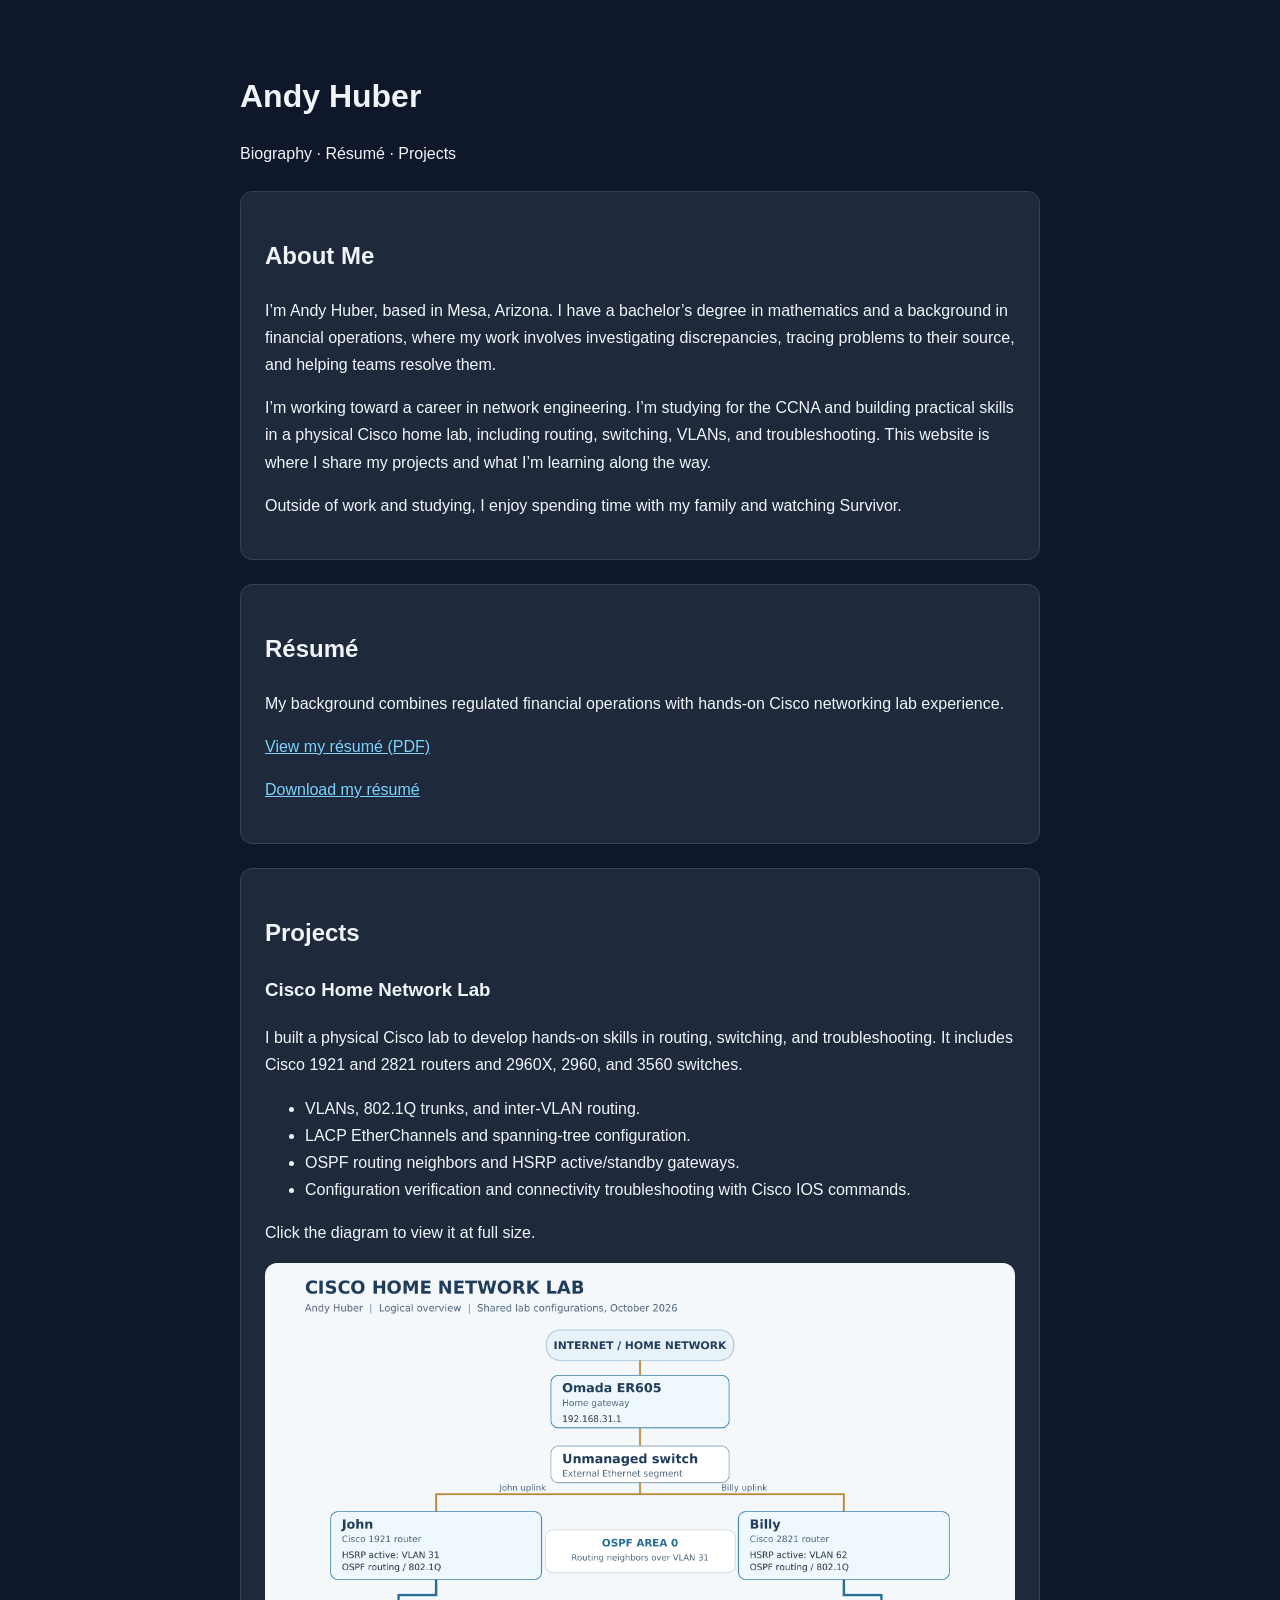
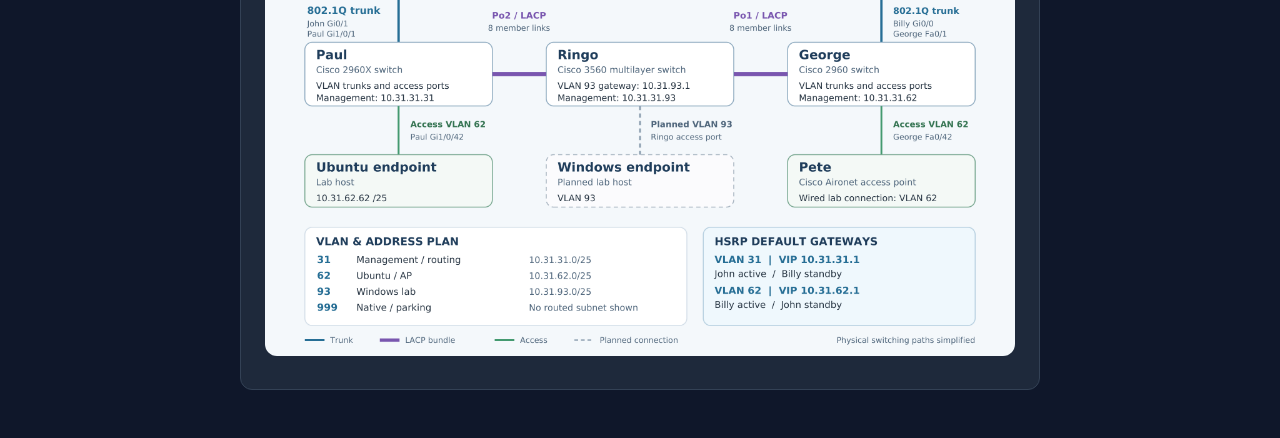
==== index.html @ 21c5b493 "Update index.html" ====
<!DOCTYPE html>
<html lang="en">
<head>
  <meta charset="UTF-8">
  <meta name="viewport" content="width=device-width, initial-scale=1">
  <title>Andy Huber | Personal Website</title>
  <style>
    body {
      font-family: Arial, sans-serif;
      max-width: 800px;
      margin: 0 auto;
      padding: 48px 24px;
      line-height: 1.7;
      color: #243247;
      background: #f5f7fa;
    }
    h1 { margin-bottom: 0; }
    h2 { color: #176b87; }
    section {
      background: white;
      padding: 24px;
      margin-top: 24px;
      border-radius: 12px;
    }
    body {
  background: #0f172a;
  color: #f1f5f9;
  color-scheme: dark;
}

header,
footer {
  background: #0f172a;
  color: #f1f5f9;
}

section {
  background: #1e293b;
  border: 1px solid #334155;
}

h1,
h2,
h3 {
  color: #f1f5f9;
}

a {
  color: #7dd3fc;
}

a:hover {
  color: #bae6fd;
}
  </style>
</head>
<body>
  <header>
    <h1>Andy Huber</h1>
    <p>Biography · Résumé · Projects</p>
  </header>

<section>
  <h2>About Me</h2>

  <p>I’m Andy Huber, based in Mesa, Arizona. I have a bachelor’s
  degree in mathematics and a background in financial operations,
  where my work involves investigating discrepancies, tracing
  problems to their source, and helping teams resolve them.</p>

  <p>I’m working toward a career in network engineering. I’m
  studying for the CCNA and building practical skills in a physical
  Cisco home lab, including routing, switching, VLANs, and
  troubleshooting. This website is where I share my projects and
  what I’m learning along the way.</p>

  <p>Outside of work and studying, I enjoy spending time with my
  family and watching Survivor.</p>
</section>

<!-- Replace the existing Resume and Projects sections in index.html with these sections. -->
<section id="resume">
  <h2>R&eacute;sum&eacute;</h2>
  <p>My background combines regulated financial operations with hands-on Cisco networking lab experience.</p>
  <p><a href="resume.pdf">View my r&eacute;sum&eacute; (PDF)</a></p>
  <p><a href="resume.pdf" download>Download my r&eacute;sum&eacute;</a></p>
</section>

<section id="projects">
  <h2>Projects</h2>
  <h3>Cisco Home Network Lab</h3>
  <p>I built a physical Cisco lab to develop hands-on skills in routing, switching, and troubleshooting. It includes Cisco 1921 and 2821 routers and 2960X, 2960, and 3560 switches.</p>
  <ul>
    <li>VLANs, 802.1Q trunks, and inter-VLAN routing.</li>
    <li>LACP EtherChannels and spanning-tree configuration.</li>
    <li>OSPF routing neighbors and HSRP active/standby gateways.</li>
    <li>Configuration verification and connectivity troubleshooting with Cisco IOS commands.</li>
  </ul>
  <p>Click the diagram to view it at full size.</p>
  <a href="lab-diagram.png">
    <img src="lab-diagram.png"
         alt="Cisco home lab diagram showing two routers, three switches, VLANs, LACP links, OSPF, and HSRP gateways"
         width="2400" height="2220"
         style="width:100%; height:auto; border-radius:12px;">
  </a>
</section>
<!-- Cloudflare Web Analytics --><script type='module' src='https://static.cloudflareinsights.com/beacon.min.js' data-cf-beacon='{"token": "07d99b23a81049009a8aa54aee724ecf"}'></script><!-- End Cloudflare Web Analytics -->
</body>
</html>
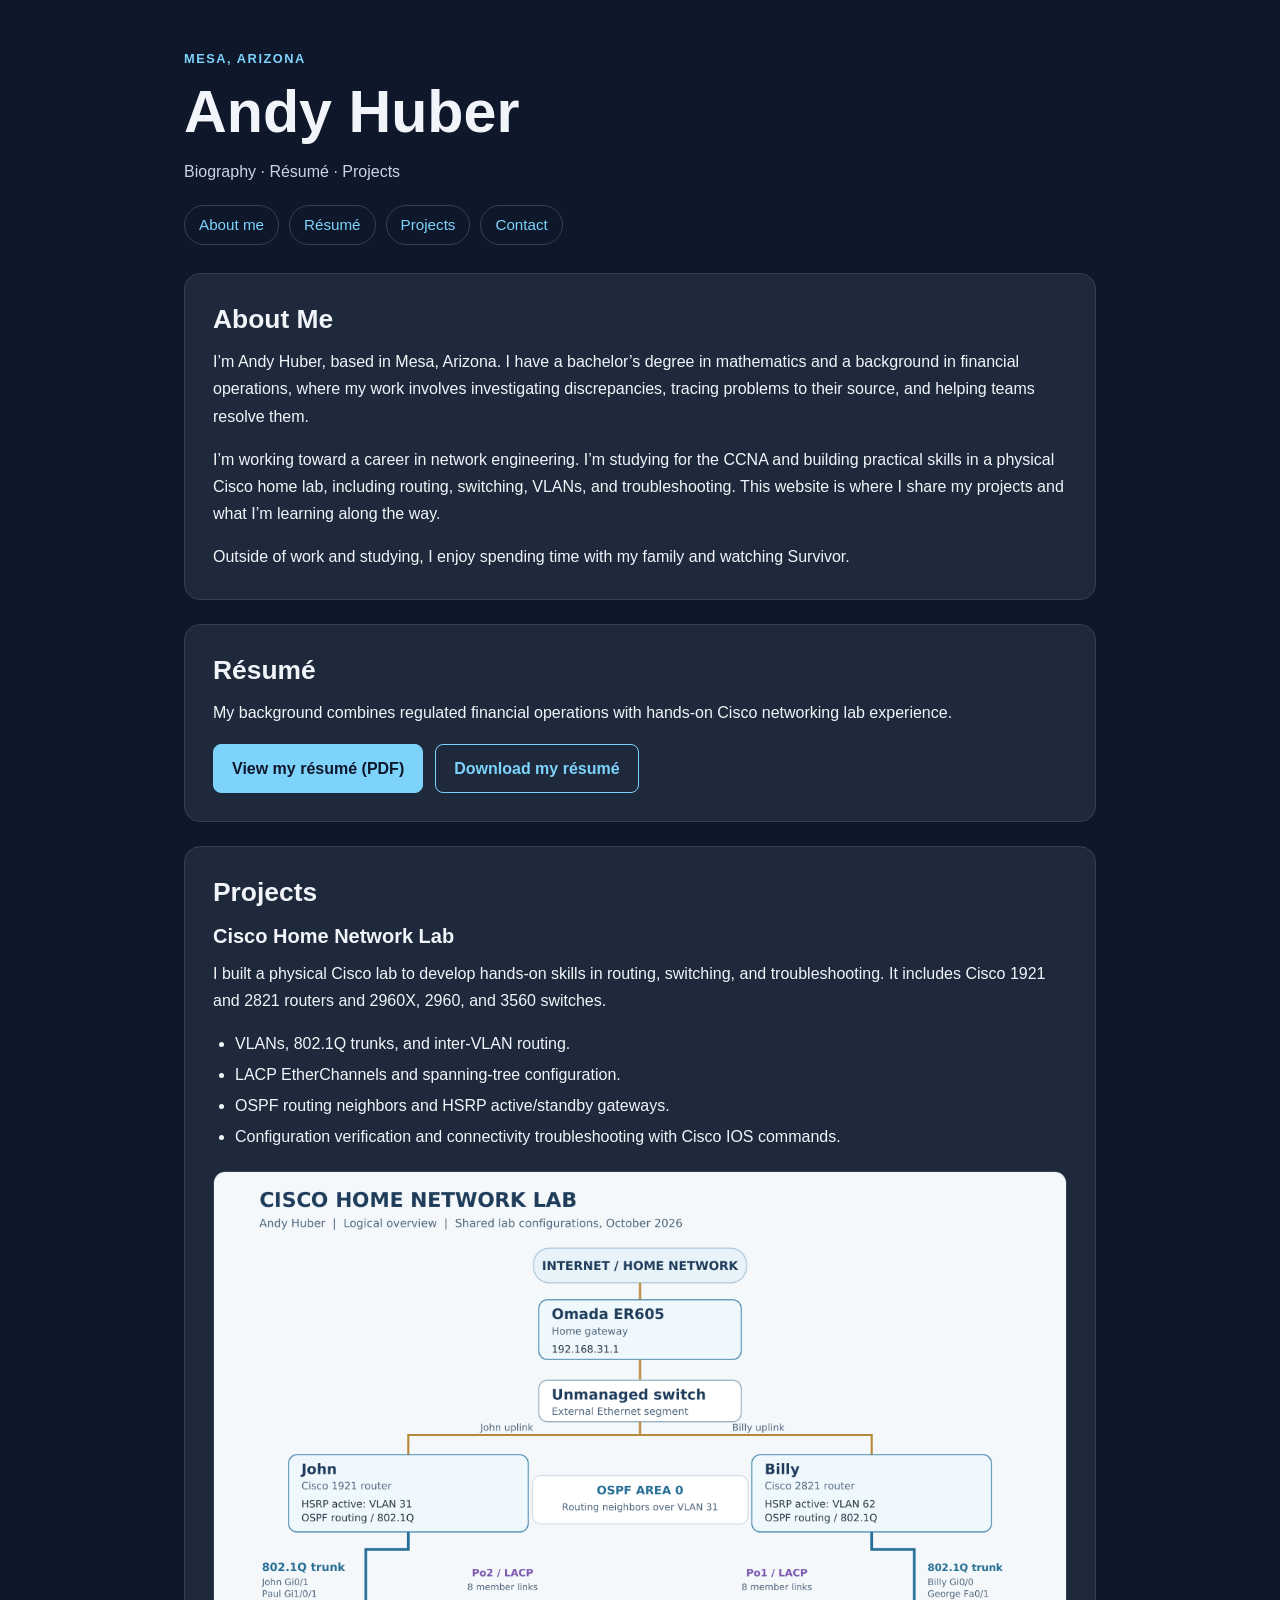
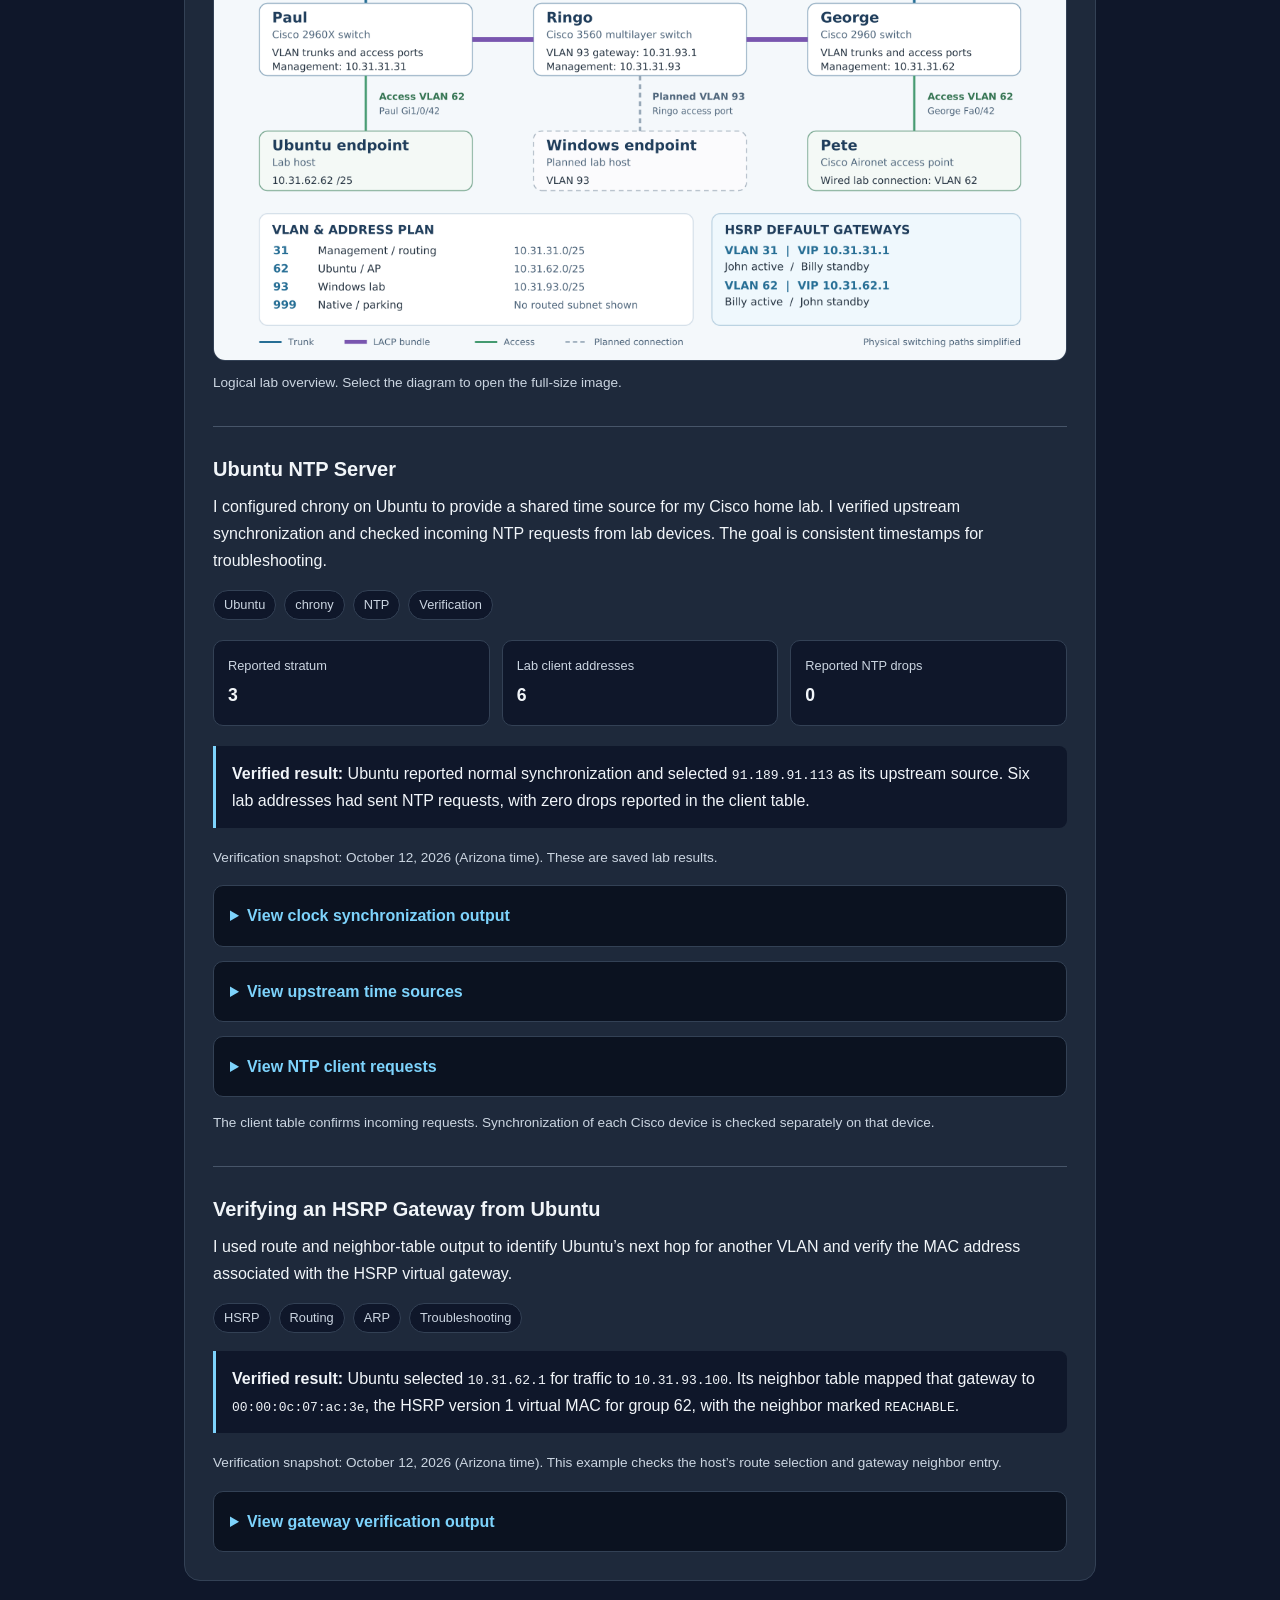
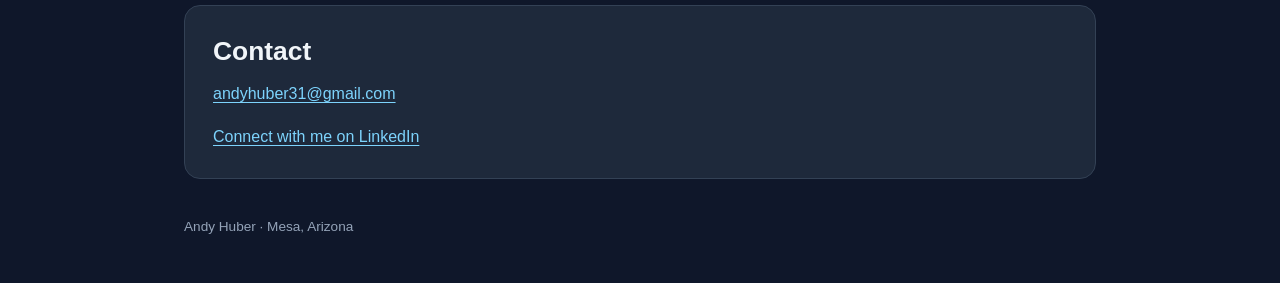
==== commit afae35b0: "Add files via upload" ====
--- a/index.html
+++ b/index.html
@@ -4,106 +4,337 @@
   <meta charset="UTF-8">
   <meta name="viewport" content="width=device-width, initial-scale=1">
   <title>Andy Huber | Personal Website</title>
+  <meta name="description" content="Andy Huber's biography, networking resume, and hands-on Cisco home lab projects, including routing, switching, HSRP, and an Ubuntu NTP server.">
+
+  <!-- Google tag (gtag.js) -->
+  <script async src="https://www.googletagmanager.com/gtag/js?id=G-H0VT97FYN4"></script>
+  <script>
+    window.dataLayer = window.dataLayer || [];
+    function gtag(){dataLayer.push(arguments);}
+    gtag('js', new Date());
+    gtag('config', 'G-H0VT97FYN4');
+  </script>
+
   <style>
+    :root {
+      color-scheme: dark;
+      --background: #0f172a;
+      --panel: #1e293b;
+      --border: #334155;
+      --text: #f1f5f9;
+      --muted: #cbd5e1;
+      --link: #7dd3fc;
+    }
+    * { box-sizing: border-box; }
+    html { scroll-padding-top: 24px; }
     body {
+      margin: 0;
+      background: var(--background);
+      color: var(--text);
       font-family: Arial, sans-serif;
-      max-width: 800px;
-      margin: 0 auto;
-      padding: 48px 24px;
       line-height: 1.7;
-      color: #243247;
-      background: #f5f7fa;
-    }
-    h1 { margin-bottom: 0; }
-    h2 { color: #176b87; }
+    }
+    .page { max-width: 960px; margin: 0 auto; padding: 48px 24px 24px; }
+    header { margin-bottom: 28px; }
+    .location {
+      margin: 0 0 8px;
+      font-size: 0.8rem;
+      font-weight: bold;
+      letter-spacing: 0.12em;
+      color: var(--link);
+    }
+    h1 { margin: 0; font-size: clamp(2.4rem, 7vw, 3.7rem); line-height: 1.15; }
+    .subtitle { margin: 12px 0 20px; color: var(--muted); }
+    h2 { margin: 0 0 12px; font-size: 1.65rem; line-height: 1.3; }
+    h3 { margin: 0 0 10px; font-size: 1.25rem; line-height: 1.4; }
+    p { margin: 0 0 16px; }
+    p:last-child { margin-bottom: 0; }
+    a { color: var(--link); text-underline-offset: 3px; }
+    a:hover { color: #bae6fd; }
+    a:focus-visible, summary:focus-visible, pre:focus-visible {
+      outline: 3px solid #7dd3fc;
+      outline-offset: 4px;
+    }
+    nav { display: flex; flex-wrap: wrap; gap: 10px; }
+    nav a {
+      padding: 6px 14px;
+      border: 1px solid var(--border);
+      border-radius: 999px;
+      text-decoration: none;
+      font-size: 0.95rem;
+    }
+    nav a:hover { background: var(--panel); }
     section {
+      background: var(--panel);
+      border: 1px solid var(--border);
+      border-radius: 16px;
+      padding: 28px;
+      margin: 24px 0;
+    }
+    .actions { display: flex; flex-wrap: wrap; gap: 12px; margin: 18px 0 0; }
+    .button {
+      display: inline-flex;
+      justify-content: center;
+      align-items: center;
+      padding: 10px 18px;
+      border: 1px solid #7dd3fc;
+      border-radius: 8px;
+      font-weight: bold;
+      text-decoration: none;
+      min-height: 44px;
+    }
+    .button.primary { background: #7dd3fc; color: #0f172a; }
+    .button.primary:hover { background: #bae6fd; }
+    .button.secondary:hover { background: #0f172a; }
+    .tags {
+      display: flex;
+      flex-wrap: wrap;
+      gap: 8px;
+      list-style: none;
+      padding: 0;
+      margin: 16px 0;
+    }
+    .tags li {
+      background: #0f172a;
+      border: 1px solid var(--border);
+      border-radius: 999px;
+      padding: 3px 10px;
+      font-size: 0.8rem;
+      color: var(--muted);
+    }
+    .lab-project + .lab-project {
+      margin-top: 32px;
+      padding-top: 28px;
+      border-top: 1px solid #475569;
+    }
+    .project-list { padding-left: 22px; margin: 16px 0 20px; }
+    .project-list li + li { margin-top: 4px; }
+    figure { margin: 20px 0 0; }
+    .diagram-link { display: block; border-radius: 12px; }
+    .diagram {
+      display: block;
+      width: 100%;
+      height: auto;
       background: white;
-      padding: 24px;
-      margin-top: 24px;
+      border: 1px solid var(--border);
       border-radius: 12px;
     }
-    body {
-  background: #0f172a;
-  color: #f1f5f9;
-  color-scheme: dark;
-}
-
-header,
-footer {
-  background: #0f172a;
-  color: #f1f5f9;
-}
-
-section {
-  background: #1e293b;
-  border: 1px solid #334155;
-}
-
-h1,
-h2,
-h3 {
-  color: #f1f5f9;
-}
-
-a {
-  color: #7dd3fc;
-}
-
-a:hover {
-  color: #bae6fd;
-}
+    figcaption, .snapshot, .note { font-size: 0.85rem; color: var(--muted); }
+    figcaption { margin-top: 10px; }
+    .results {
+      display: grid;
+      grid-template-columns: repeat(3, minmax(0, 1fr));
+      gap: 12px;
+      margin: 20px 0;
+    }
+    .results div {
+      background: #0f172a;
+      border: 1px solid var(--border);
+      border-radius: 10px;
+      padding: 14px;
+    }
+    .results dt { color: var(--muted); font-size: 0.8rem; }
+    .results dd { margin: 4px 0 0; font-size: 1.1rem; font-weight: bold; }
+    .finding {
+      background: #0f172a;
+      border-left: 3px solid #7dd3fc;
+      border-radius: 0 8px 8px 0;
+      padding: 14px 16px;
+      margin: 18px 0;
+    }
+    .finding code, p code { overflow-wrap: anywhere; }
+    .evidence {
+      margin-top: 14px;
+      padding: 16px;
+      background: #0b1220;
+      border: 1px solid var(--border);
+      border-radius: 10px;
+    }
+    .evidence summary { cursor: pointer; color: var(--link); font-weight: bold; }
+    .evidence[open] summary { margin-bottom: 14px; }
+    .evidence pre {
+      overflow: auto;
+      max-height: 420px;
+      white-space: pre;
+      margin: 0;
+      padding: 4px 0 8px;
+      font: 13px/1.6 Consolas, "Liberation Mono", monospace;
+      color: #e2e8f0;
+    }
+    footer { padding: 12px 0 20px; color: #94a3b8; font-size: 0.85rem; }
+    @media (max-width: 600px) {
+      .page { padding: 32px 16px 16px; }
+      section { padding: 20px; border-radius: 12px; }
+      .results { grid-template-columns: 1fr; }
+      .actions .button { flex: 1 1 180px; }
+      .evidence { padding: 12px; }
+    }
   </style>
 </head>
 <body>
-  <header>
-    <h1>Andy Huber</h1>
-    <p>Biography · Résumé · Projects</p>
-  </header>
-
-<section>
-  <h2>About Me</h2>
-
-  <p>I’m Andy Huber, based in Mesa, Arizona. I have a bachelor’s
-  degree in mathematics and a background in financial operations,
-  where my work involves investigating discrepancies, tracing
-  problems to their source, and helping teams resolve them.</p>
-
-  <p>I’m working toward a career in network engineering. I’m
-  studying for the CCNA and building practical skills in a physical
-  Cisco home lab, including routing, switching, VLANs, and
-  troubleshooting. This website is where I share my projects and
-  what I’m learning along the way.</p>
-
-  <p>Outside of work and studying, I enjoy spending time with my
-  family and watching Survivor.</p>
-</section>
-
-<!-- Replace the existing Resume and Projects sections in index.html with these sections. -->
-<section id="resume">
-  <h2>R&eacute;sum&eacute;</h2>
-  <p>My background combines regulated financial operations with hands-on Cisco networking lab experience.</p>
-  <p><a href="resume.pdf">View my r&eacute;sum&eacute; (PDF)</a></p>
-  <p><a href="resume.pdf" download>Download my r&eacute;sum&eacute;</a></p>
-</section>
-
-<section id="projects">
-  <h2>Projects</h2>
-  <h3>Cisco Home Network Lab</h3>
-  <p>I built a physical Cisco lab to develop hands-on skills in routing, switching, and troubleshooting. It includes Cisco 1921 and 2821 routers and 2960X, 2960, and 3560 switches.</p>
-  <ul>
-    <li>VLANs, 802.1Q trunks, and inter-VLAN routing.</li>
-    <li>LACP EtherChannels and spanning-tree configuration.</li>
-    <li>OSPF routing neighbors and HSRP active/standby gateways.</li>
-    <li>Configuration verification and connectivity troubleshooting with Cisco IOS commands.</li>
-  </ul>
-  <p>Click the diagram to view it at full size.</p>
-  <a href="lab-diagram.png">
-    <img src="lab-diagram.png"
-         alt="Cisco home lab diagram showing two routers, three switches, VLANs, LACP links, OSPF, and HSRP gateways"
-         width="2400" height="2220"
-         style="width:100%; height:auto; border-radius:12px;">
-  </a>
-</section>
-<!-- Cloudflare Web Analytics --><script type='module' src='https://static.cloudflareinsights.com/beacon.min.js' data-cf-beacon='{"token": "07d99b23a81049009a8aa54aee724ecf"}'></script><!-- End Cloudflare Web Analytics -->
+  <div class="page">
+    <header>
+      <p class="location">MESA, ARIZONA</p>
+      <h1>Andy Huber</h1>
+      <p class="subtitle">Biography &middot; R&eacute;sum&eacute; &middot; Projects</p>
+      <nav aria-label="Main navigation">
+        <a href="#about">About me</a>
+        <a href="#resume">R&eacute;sum&eacute;</a>
+        <a href="#projects">Projects</a>
+        <a href="#contact">Contact</a>
+      </nav>
+    </header>
+
+    <main>
+      <section id="about" aria-labelledby="about-heading">
+        <h2 id="about-heading">About Me</h2>
+        <p>I’m Andy Huber, based in Mesa, Arizona. I have a bachelor’s degree in mathematics and a background in financial operations, where my work involves investigating discrepancies, tracing problems to their source, and helping teams resolve them.</p>
+        <p>I’m working toward a career in network engineering. I’m studying for the CCNA and building practical skills in a physical Cisco home lab, including routing, switching, VLANs, and troubleshooting. This website is where I share my projects and what I’m learning along the way.</p>
+        <p>Outside of work and studying, I enjoy spending time with my family and watching Survivor.</p>
+      </section>
+
+      <section id="resume" aria-labelledby="resume-heading">
+        <h2 id="resume-heading">R&eacute;sum&eacute;</h2>
+        <p>My background combines regulated financial operations with hands-on Cisco networking lab experience.</p>
+        <div class="actions">
+          <a class="button primary" href="resume.pdf" target="_blank" rel="noopener" data-resume-action="view">View my r&eacute;sum&eacute; (PDF)</a>
+          <a class="button secondary" href="resume.pdf" download="Andy-Huber-Resume.pdf" data-resume-action="download">Download my r&eacute;sum&eacute;</a>
+        </div>
+      </section>
+
+      <section id="projects" aria-labelledby="projects-heading">
+        <h2 id="projects-heading">Projects</h2>
+
+        <article class="lab-project">
+          <h3>Cisco Home Network Lab</h3>
+          <p>I built a physical Cisco lab to develop hands-on skills in routing, switching, and troubleshooting. It includes Cisco 1921 and 2821 routers and 2960X, 2960, and 3560 switches.</p>
+          <ul class="project-list">
+            <li>VLANs, 802.1Q trunks, and inter-VLAN routing.</li>
+            <li>LACP EtherChannels and spanning-tree configuration.</li>
+            <li>OSPF routing neighbors and HSRP active/standby gateways.</li>
+            <li>Configuration verification and connectivity troubleshooting with Cisco IOS commands.</li>
+          </ul>
+          <figure>
+            <a class="diagram-link" href="lab-diagram.png" target="_blank" rel="noopener">
+              <img class="diagram" src="lab-diagram.png" alt="Cisco home lab diagram showing two routers, three switches, VLANs, LACP links, OSPF, and HSRP gateways" width="2400" height="2220" loading="lazy">
+            </a>
+            <figcaption>Logical lab overview. Select the diagram to open the full-size image.</figcaption>
+          </figure>
+        </article>
+
+        <article class="lab-project" id="ntp-project">
+          <h3>Ubuntu NTP Server</h3>
+          <p>I configured chrony on Ubuntu to provide a shared time source for my Cisco home lab. I verified upstream synchronization and checked incoming NTP requests from lab devices. The goal is consistent timestamps for troubleshooting.</p>
+          <ul class="tags" aria-label="NTP project technologies">
+            <li>Ubuntu</li><li>chrony</li><li>NTP</li><li>Verification</li>
+          </ul>
+          <dl class="results">
+            <div><dt>Reported stratum</dt><dd>3</dd></div>
+            <div><dt>Lab client addresses</dt><dd>6</dd></div>
+            <div><dt>Reported NTP drops</dt><dd>0</dd></div>
+          </dl>
+          <p class="finding"><strong>Verified result:</strong> Ubuntu reported normal synchronization and selected <code>91.189.91.113</code> as its upstream source. Six lab addresses had sent NTP requests, with zero drops reported in the client table.</p>
+          <p class="snapshot">Verification snapshot: October 12, 2026 (Arizona time). These are saved lab results.</p>
+          <details class="evidence">
+            <summary>View clock synchronization output</summary>
+            <pre tabindex="0" aria-label="chronyc tracking output"><code>$ chronyc -n tracking
+Reference ID    : 5BBD5B71 (91.189.91.113)
+Stratum         : 3
+Ref time (UTC)  : Tue Oct 13 02:58:14 2026
+System time     : 0.000894409 seconds fast of NTP time
+Last offset     : +0.000041409 seconds
+RMS offset      : 0.000325139 seconds
+Frequency       : 19.658 ppm fast
+Residual freq   : +0.001 ppm
+Skew            : 0.133 ppm
+Root delay      : 0.127366856 seconds
+Root dispersion : 0.003854245 seconds
+Update interval : 1025.3 seconds
+Leap status     : Normal</code></pre>
+          </details>
+          <details class="evidence">
+            <summary>View upstream time sources</summary>
+            <pre tabindex="0" aria-label="chronyc sources output"><code>$ chronyc -n sources -v
+
+  .-- Source mode  '^' = server, '=' = peer, '#' = local clock.
+ / .- Source state '*' = current best, '+' = combined, '-' = not combined,
+| /             'x' = may be in error, '~' = too variable, '?' = unusable.
+||                                                 .- xxxx [ yyyy ] +/- zzzz
+||      Reachability register (octal) -.           |  xxxx = adjusted offset,
+||      Log2(Polling interval) --.      |          |  yyyy = measured offset,
+||                                \     |          |  zzzz = estimated error.
+||                                 |    |           \
+MS Name/IP address         Stratum Poll Reach LastRx Last sample
+===============================================================================
+^+ 185.125.190.122               2  10   377   664   +782us[ +782us] +/-   79ms
+^+ 185.125.190.123               2  10   377   823    +74us[ +116us] +/-   75ms
+^+ 91.189.91.112                 2  10   377   797   -445us[ -445us] +/-   64ms
+^* 91.189.91.113                 2  10   377   811   +460us[ +501us] +/-   67ms
+^- 185.125.190.121               2  10   377   849  +2173us[+2214us] +/-   75ms</code></pre>
+          </details>
+          <details class="evidence">
+            <summary>View NTP client requests</summary>
+            <pre tabindex="0" aria-label="chronyc clients output"><code>$ sudo chronyc -n clients
+Hostname                      NTP   Drop Int IntL Last     Cmd   Drop Int  Last
+===============================================================================
+10.31.31.31                   172      0   6   -    57       0      0   -     -
+10.31.62.3                    176      0   6   -    32       0      0   -     -
+10.31.31.62                   170      0   6   -     9       0      0   -     -
+10.31.62.2                    174      0   6   -    40       0      0   -     -
+10.31.62.7                    175      0   6   -    62       0      0   -     -
+10.31.31.93                   127      0   6   -     0       0      0   -     -
+127.0.0.1                       0      0   -   -     -       7      0   2     5</code></pre>
+          </details>
+          <p class="note" style="margin-top:14px;">The client table confirms incoming requests. Synchronization of each Cisco device is checked separately on that device.</p>
+        </article>
+
+        <article class="lab-project" id="gateway-project">
+          <h3>Verifying an HSRP Gateway from Ubuntu</h3>
+          <p>I used route and neighbor-table output to identify Ubuntu’s next hop for another VLAN and verify the MAC address associated with the HSRP virtual gateway.</p>
+          <ul class="tags" aria-label="Gateway project technologies">
+            <li>HSRP</li><li>Routing</li><li>ARP</li><li>Troubleshooting</li>
+          </ul>
+          <p class="finding"><strong>Verified result:</strong> Ubuntu selected <code>10.31.62.1</code> for traffic to <code>10.31.93.100</code>. Its neighbor table mapped that gateway to <code>00:00:0c:07:ac:3e</code>, the HSRP version 1 virtual MAC for group 62, with the neighbor marked <code>REACHABLE</code>.</p>
+          <p class="snapshot">Verification snapshot: October 12, 2026 (Arizona time). This example checks the host’s route selection and gateway neighbor entry.</p>
+          <details class="evidence">
+            <summary>View gateway verification output</summary>
+            <pre tabindex="0" aria-label="Ubuntu route and neighbor verification output"><code>$ ip route get 10.31.93.100
+10.31.93.100 via 10.31.62.1 dev enp1s0 src 10.31.62.62 uid 1000
+    cache
+
+$ ip neigh show 10.31.62.1
+10.31.62.1 dev enp1s0 lladdr 00:00:0c:07:ac:3e REACHABLE</code></pre>
+          </details>
+        </article>
+      </section>
+
+      <section id="contact" aria-labelledby="contact-heading">
+        <h2 id="contact-heading">Contact</h2>
+        <p><a href="mailto:andyhuber31@gmail.com">andyhuber31@gmail.com</a></p>
+        <p><a href="https://www.linkedin.com/in/andyhuber31" target="_blank" rel="noopener">Connect with me on LinkedIn</a></p>
+      </section>
+    </main>
+
+    <footer>Andy Huber &middot; Mesa, Arizona</footer>
+  </div>
+
+  <!-- Track the two resume links separately in Google Analytics. -->
+  <script>
+    document.addEventListener('click', function(event) {
+      var link = event.target.closest('a[data-resume-action]');
+      if (!link || typeof gtag !== 'function') return;
+      var eventName = link.dataset.resumeAction === 'download'
+        ? 'resume_download_click'
+        : 'resume_view_click';
+      gtag('event', eventName, {
+        file_name: 'resume.pdf',
+        link_url: link.href
+      });
+    });
+  </script>
+
+  <!-- Cloudflare Web Analytics -->
+  <script type="module" src="https://static.cloudflareinsights.com/beacon.min.js" data-cf-beacon='{"token":"07d99b23a81049009a8aa54aee724ecf"}'></script>
+  <!-- End Cloudflare Web Analytics -->
 </body>
 </html>
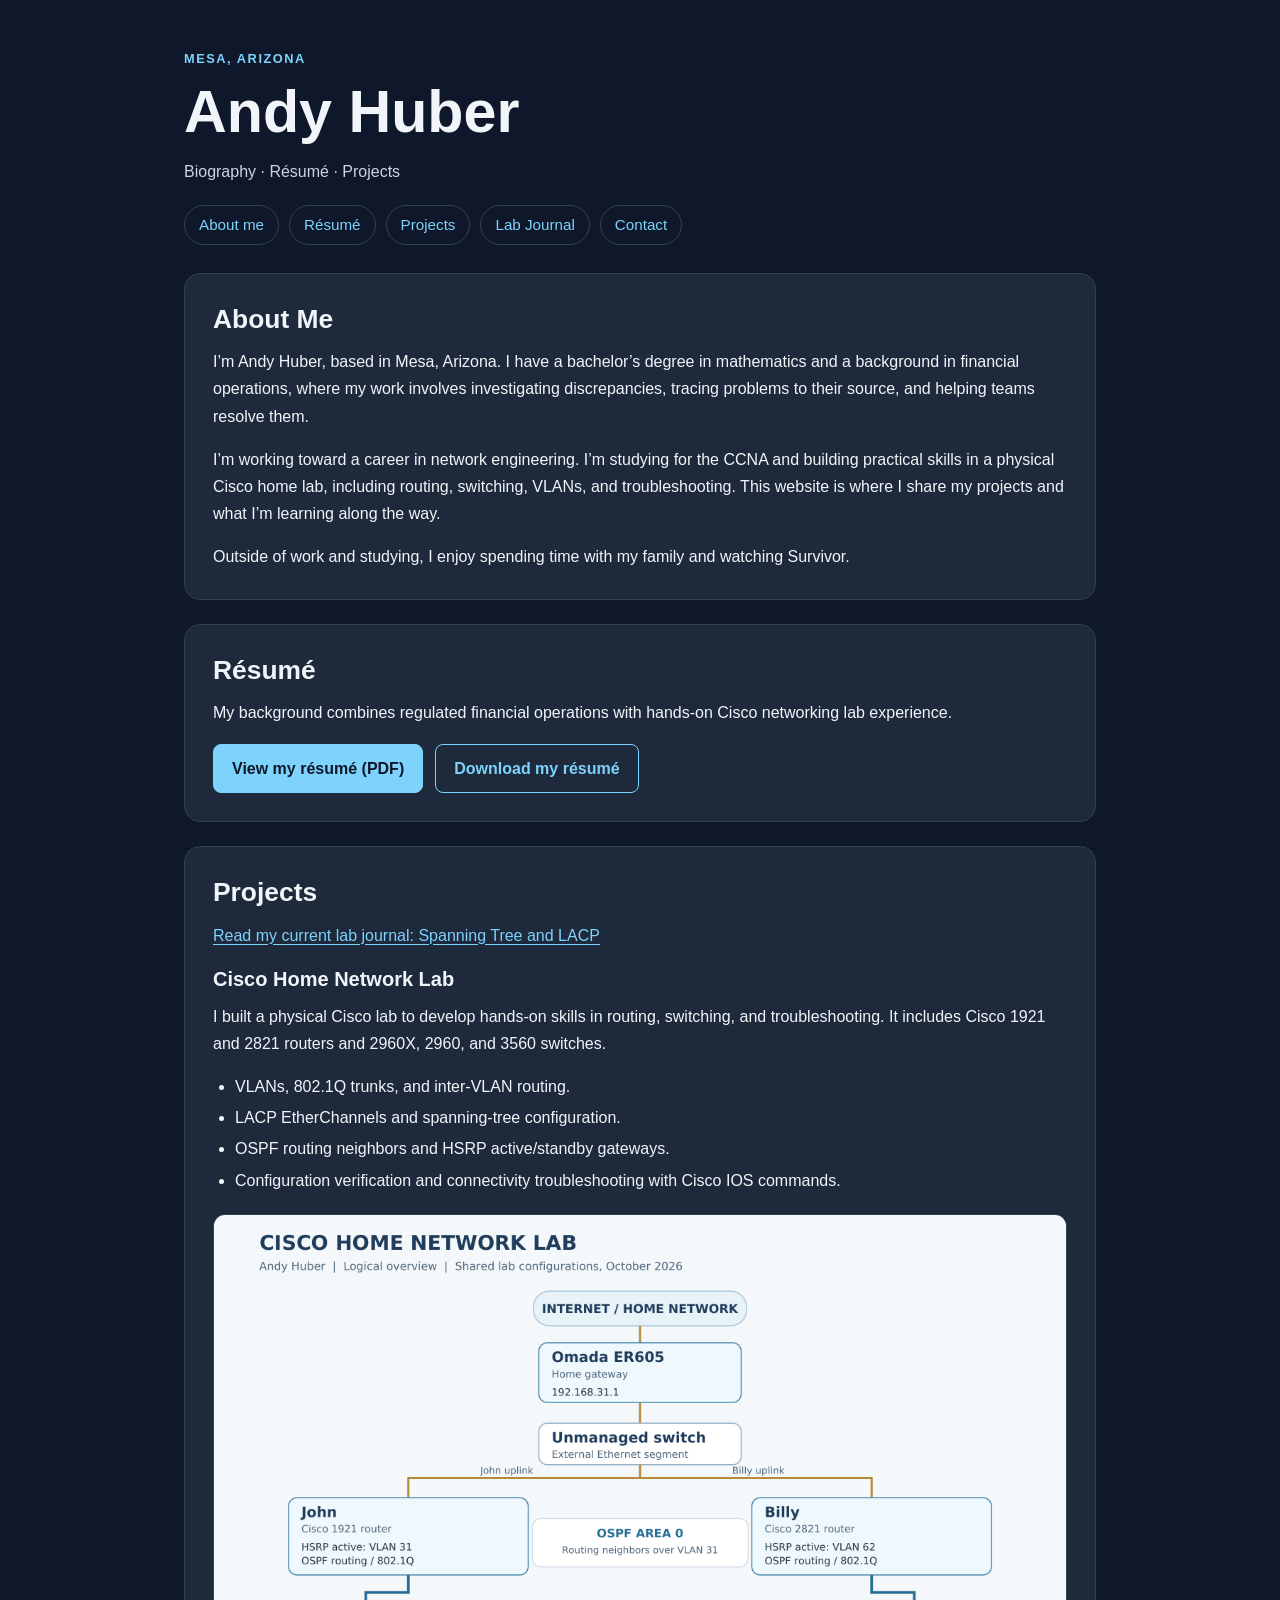
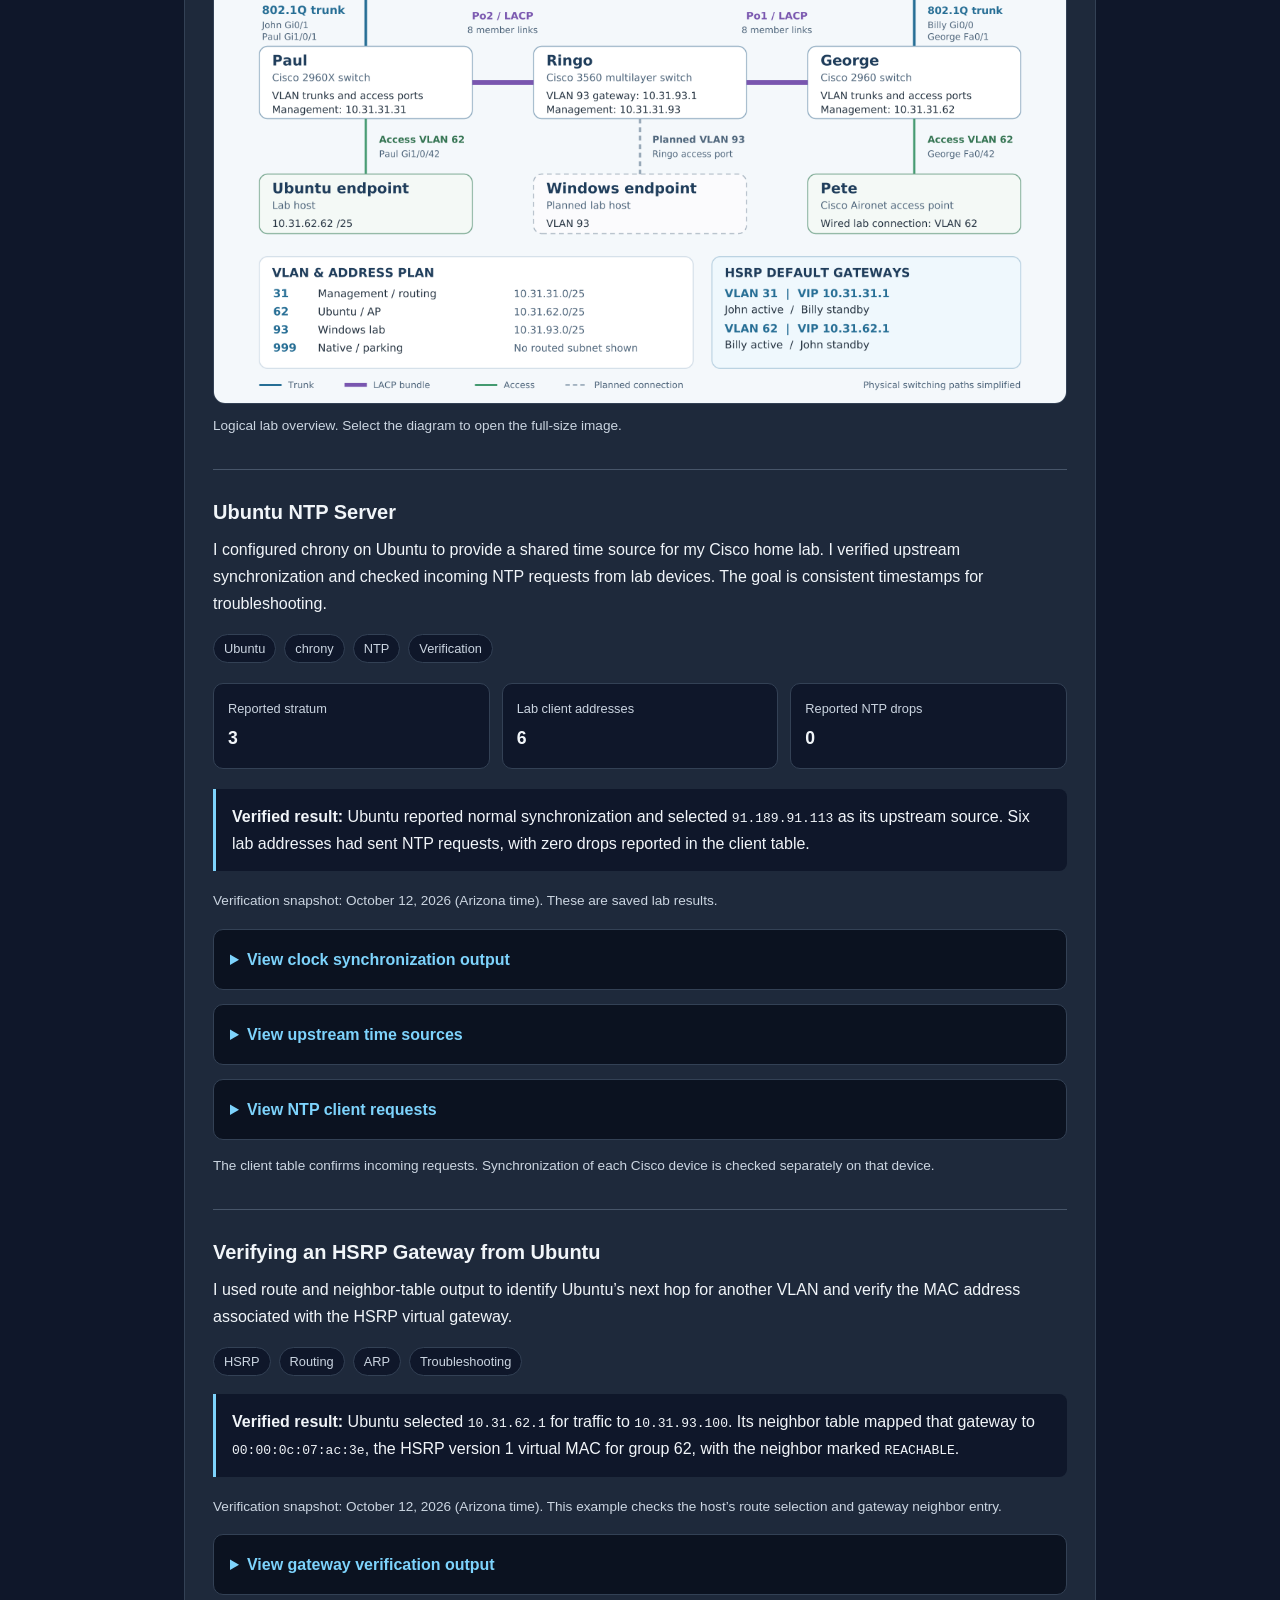
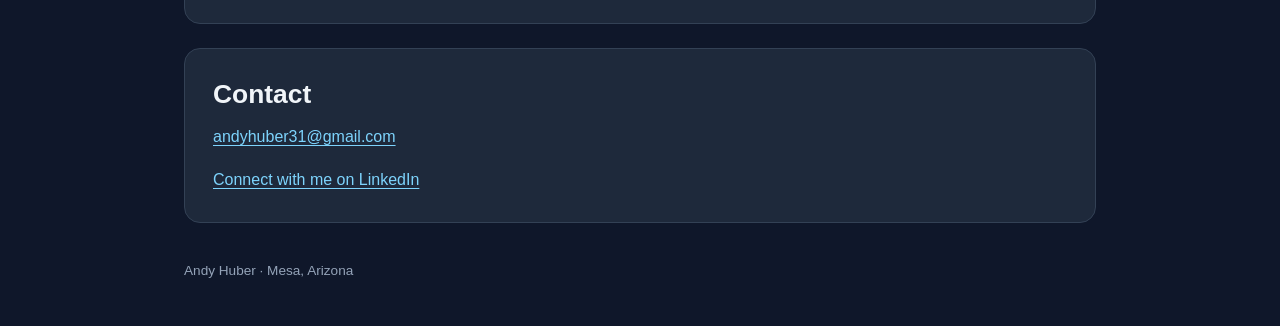
==== commit 1ce5f9d5: "Add files via upload" ====
--- a/index.html
+++ b/index.html
@@ -181,6 +181,7 @@
         <a href="#about">About me</a>
         <a href="#resume">R&eacute;sum&eacute;</a>
         <a href="#projects">Projects</a>
+        <a href="lab-journal.html">Lab Journal</a>
         <a href="#contact">Contact</a>
       </nav>
     </header>
@@ -204,6 +205,7 @@
 
       <section id="projects" aria-labelledby="projects-heading">
         <h2 id="projects-heading">Projects</h2>
+        <p><a href="lab-journal.html#stp-lacp-2026-10-17">Read my current lab journal: Spanning Tree and LACP</a></p>
 
         <article class="lab-project">
           <h3>Cisco Home Network Lab</h3>
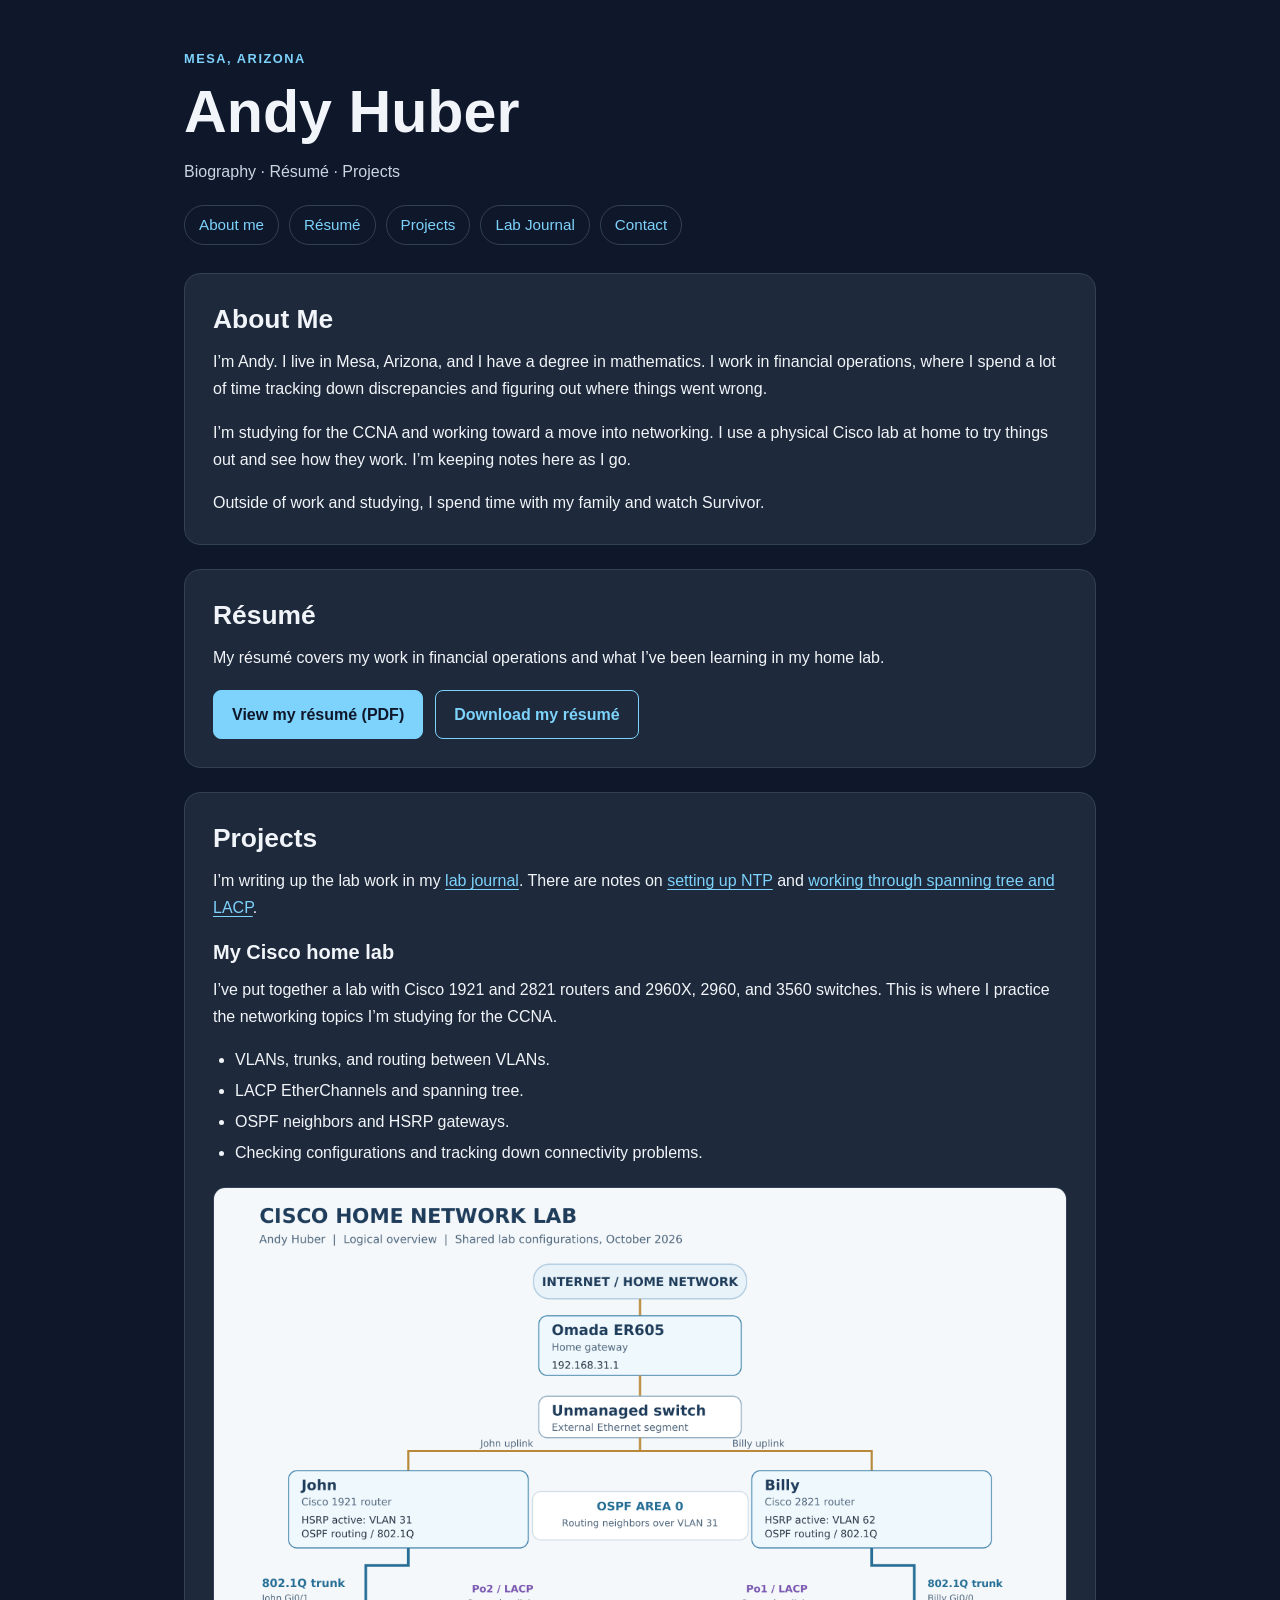
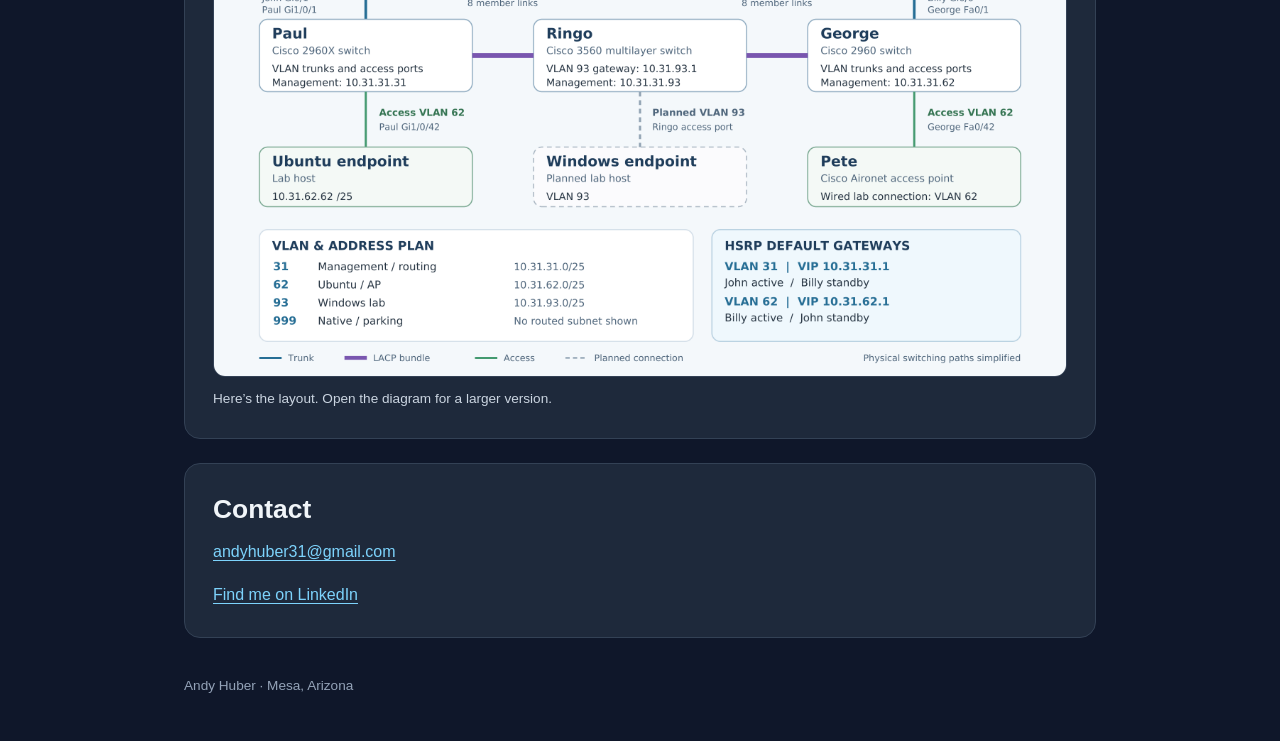
==== commit aeba63d5: "Add files via upload" ====
--- a/index.html
+++ b/index.html
@@ -4,7 +4,7 @@
   <meta charset="UTF-8">
   <meta name="viewport" content="width=device-width, initial-scale=1">
   <title>Andy Huber | Personal Website</title>
-  <meta name="description" content="Andy Huber's biography, networking resume, and hands-on Cisco home lab projects, including routing, switching, HSRP, and an Ubuntu NTP server.">
+  <meta name="description" content="Andy Huber’s website: a bit about me, my résumé, and notes from my Cisco home lab as I study for the CCNA.">
 
   <!-- Google tag (gtag.js) -->
   <script async src="https://www.googletagmanager.com/gtag/js?id=G-H0VT97FYN4"></script>
@@ -176,10 +176,10 @@
     <header>
       <p class="location">MESA, ARIZONA</p>
       <h1>Andy Huber</h1>
-      <p class="subtitle">Biography &middot; R&eacute;sum&eacute; &middot; Projects</p>
+      <p class="subtitle">Biography · Résumé · Projects</p>
       <nav aria-label="Main navigation">
         <a href="#about">About me</a>
-        <a href="#resume">R&eacute;sum&eacute;</a>
+        <a href="#resume">Résumé</a>
         <a href="#projects">Projects</a>
         <a href="lab-journal.html">Lab Journal</a>
         <a href="#contact">Contact</a>
@@ -189,135 +189,51 @@
     <main>
       <section id="about" aria-labelledby="about-heading">
         <h2 id="about-heading">About Me</h2>
-        <p>I’m Andy Huber, based in Mesa, Arizona. I have a bachelor’s degree in mathematics and a background in financial operations, where my work involves investigating discrepancies, tracing problems to their source, and helping teams resolve them.</p>
-        <p>I’m working toward a career in network engineering. I’m studying for the CCNA and building practical skills in a physical Cisco home lab, including routing, switching, VLANs, and troubleshooting. This website is where I share my projects and what I’m learning along the way.</p>
-        <p>Outside of work and studying, I enjoy spending time with my family and watching Survivor.</p>
+        <p>I’m Andy. I live in Mesa, Arizona, and I have a degree in mathematics. I work in financial operations, where I spend a lot of time tracking down discrepancies and figuring out where things went wrong.</p>
+        <p>I’m studying for the CCNA and working toward a move into networking. I use a physical Cisco lab at home to try things out and see how they work. I’m keeping notes here as I go.</p>
+        <p>Outside of work and studying, I spend time with my family and watch Survivor.</p>
       </section>
 
       <section id="resume" aria-labelledby="resume-heading">
-        <h2 id="resume-heading">R&eacute;sum&eacute;</h2>
-        <p>My background combines regulated financial operations with hands-on Cisco networking lab experience.</p>
+        <h2 id="resume-heading">Résumé</h2>
+        <p>My résumé covers my work in financial operations and what I’ve been learning in my home lab.</p>
         <div class="actions">
-          <a class="button primary" href="resume.pdf" target="_blank" rel="noopener" data-resume-action="view">View my r&eacute;sum&eacute; (PDF)</a>
-          <a class="button secondary" href="resume.pdf" download="Andy-Huber-Resume.pdf" data-resume-action="download">Download my r&eacute;sum&eacute;</a>
+          <a class="button primary" href="resume.pdf" target="_blank" rel="noopener" data-resume-action="view">View my résumé (PDF)</a>
+          <a class="button secondary" href="resume.pdf" download="Andy-Huber-Resume.pdf" data-resume-action="download">Download my résumé</a>
         </div>
       </section>
 
       <section id="projects" aria-labelledby="projects-heading">
         <h2 id="projects-heading">Projects</h2>
-        <p><a href="lab-journal.html#stp-lacp-2026-10-17">Read my current lab journal: Spanning Tree and LACP</a></p>
+        <p>I’m writing up the lab work in my <a href="lab-journal.html">lab journal</a>. There are notes on <a href="lab-journal.html#ntp-2026-10-12">setting up NTP</a> and <a href="lab-journal.html#stp-lacp-2026-10-17">working through spanning tree and LACP</a>.</p>
 
         <article class="lab-project">
-          <h3>Cisco Home Network Lab</h3>
-          <p>I built a physical Cisco lab to develop hands-on skills in routing, switching, and troubleshooting. It includes Cisco 1921 and 2821 routers and 2960X, 2960, and 3560 switches.</p>
+          <h3>My Cisco home lab</h3>
+          <p>I’ve put together a lab with Cisco 1921 and 2821 routers and 2960X, 2960, and 3560 switches. This is where I practice the networking topics I’m studying for the CCNA.</p>
           <ul class="project-list">
-            <li>VLANs, 802.1Q trunks, and inter-VLAN routing.</li>
-            <li>LACP EtherChannels and spanning-tree configuration.</li>
-            <li>OSPF routing neighbors and HSRP active/standby gateways.</li>
-            <li>Configuration verification and connectivity troubleshooting with Cisco IOS commands.</li>
+            <li>VLANs, trunks, and routing between VLANs.</li>
+            <li>LACP EtherChannels and spanning tree.</li>
+            <li>OSPF neighbors and HSRP gateways.</li>
+            <li>Checking configurations and tracking down connectivity problems.</li>
           </ul>
           <figure>
             <a class="diagram-link" href="lab-diagram.png" target="_blank" rel="noopener">
               <img class="diagram" src="lab-diagram.png" alt="Cisco home lab diagram showing two routers, three switches, VLANs, LACP links, OSPF, and HSRP gateways" width="2400" height="2220" loading="lazy">
             </a>
-            <figcaption>Logical lab overview. Select the diagram to open the full-size image.</figcaption>
+            <figcaption>Here’s the layout. Open the diagram for a larger version.</figcaption>
           </figure>
         </article>
 
-        <article class="lab-project" id="ntp-project">
-          <h3>Ubuntu NTP Server</h3>
-          <p>I configured chrony on Ubuntu to provide a shared time source for my Cisco home lab. I verified upstream synchronization and checked incoming NTP requests from lab devices. The goal is consistent timestamps for troubleshooting.</p>
-          <ul class="tags" aria-label="NTP project technologies">
-            <li>Ubuntu</li><li>chrony</li><li>NTP</li><li>Verification</li>
-          </ul>
-          <dl class="results">
-            <div><dt>Reported stratum</dt><dd>3</dd></div>
-            <div><dt>Lab client addresses</dt><dd>6</dd></div>
-            <div><dt>Reported NTP drops</dt><dd>0</dd></div>
-          </dl>
-          <p class="finding"><strong>Verified result:</strong> Ubuntu reported normal synchronization and selected <code>91.189.91.113</code> as its upstream source. Six lab addresses had sent NTP requests, with zero drops reported in the client table.</p>
-          <p class="snapshot">Verification snapshot: October 12, 2026 (Arizona time). These are saved lab results.</p>
-          <details class="evidence">
-            <summary>View clock synchronization output</summary>
-            <pre tabindex="0" aria-label="chronyc tracking output"><code>$ chronyc -n tracking
-Reference ID    : 5BBD5B71 (91.189.91.113)
-Stratum         : 3
-Ref time (UTC)  : Tue Oct 13 02:58:14 2026
-System time     : 0.000894409 seconds fast of NTP time
-Last offset     : +0.000041409 seconds
-RMS offset      : 0.000325139 seconds
-Frequency       : 19.658 ppm fast
-Residual freq   : +0.001 ppm
-Skew            : 0.133 ppm
-Root delay      : 0.127366856 seconds
-Root dispersion : 0.003854245 seconds
-Update interval : 1025.3 seconds
-Leap status     : Normal</code></pre>
-          </details>
-          <details class="evidence">
-            <summary>View upstream time sources</summary>
-            <pre tabindex="0" aria-label="chronyc sources output"><code>$ chronyc -n sources -v
-
-  .-- Source mode  '^' = server, '=' = peer, '#' = local clock.
- / .- Source state '*' = current best, '+' = combined, '-' = not combined,
-| /             'x' = may be in error, '~' = too variable, '?' = unusable.
-||                                                 .- xxxx [ yyyy ] +/- zzzz
-||      Reachability register (octal) -.           |  xxxx = adjusted offset,
-||      Log2(Polling interval) --.      |          |  yyyy = measured offset,
-||                                \     |          |  zzzz = estimated error.
-||                                 |    |           \
-MS Name/IP address         Stratum Poll Reach LastRx Last sample
-===============================================================================
-^+ 185.125.190.122               2  10   377   664   +782us[ +782us] +/-   79ms
-^+ 185.125.190.123               2  10   377   823    +74us[ +116us] +/-   75ms
-^+ 91.189.91.112                 2  10   377   797   -445us[ -445us] +/-   64ms
-^* 91.189.91.113                 2  10   377   811   +460us[ +501us] +/-   67ms
-^- 185.125.190.121               2  10   377   849  +2173us[+2214us] +/-   75ms</code></pre>
-          </details>
-          <details class="evidence">
-            <summary>View NTP client requests</summary>
-            <pre tabindex="0" aria-label="chronyc clients output"><code>$ sudo chronyc -n clients
-Hostname                      NTP   Drop Int IntL Last     Cmd   Drop Int  Last
-===============================================================================
-10.31.31.31                   172      0   6   -    57       0      0   -     -
-10.31.62.3                    176      0   6   -    32       0      0   -     -
-10.31.31.62                   170      0   6   -     9       0      0   -     -
-10.31.62.2                    174      0   6   -    40       0      0   -     -
-10.31.62.7                    175      0   6   -    62       0      0   -     -
-10.31.31.93                   127      0   6   -     0       0      0   -     -
-127.0.0.1                       0      0   -   -     -       7      0   2     5</code></pre>
-          </details>
-          <p class="note" style="margin-top:14px;">The client table confirms incoming requests. Synchronization of each Cisco device is checked separately on that device.</p>
-        </article>
-
-        <article class="lab-project" id="gateway-project">
-          <h3>Verifying an HSRP Gateway from Ubuntu</h3>
-          <p>I used route and neighbor-table output to identify Ubuntu’s next hop for another VLAN and verify the MAC address associated with the HSRP virtual gateway.</p>
-          <ul class="tags" aria-label="Gateway project technologies">
-            <li>HSRP</li><li>Routing</li><li>ARP</li><li>Troubleshooting</li>
-          </ul>
-          <p class="finding"><strong>Verified result:</strong> Ubuntu selected <code>10.31.62.1</code> for traffic to <code>10.31.93.100</code>. Its neighbor table mapped that gateway to <code>00:00:0c:07:ac:3e</code>, the HSRP version 1 virtual MAC for group 62, with the neighbor marked <code>REACHABLE</code>.</p>
-          <p class="snapshot">Verification snapshot: October 12, 2026 (Arizona time). This example checks the host’s route selection and gateway neighbor entry.</p>
-          <details class="evidence">
-            <summary>View gateway verification output</summary>
-            <pre tabindex="0" aria-label="Ubuntu route and neighbor verification output"><code>$ ip route get 10.31.93.100
-10.31.93.100 via 10.31.62.1 dev enp1s0 src 10.31.62.62 uid 1000
-    cache
-
-$ ip neigh show 10.31.62.1
-10.31.62.1 dev enp1s0 lladdr 00:00:0c:07:ac:3e REACHABLE</code></pre>
-          </details>
-        </article>
-      </section>
+        </section>
 
       <section id="contact" aria-labelledby="contact-heading">
         <h2 id="contact-heading">Contact</h2>
         <p><a href="mailto:andyhuber31@gmail.com">andyhuber31@gmail.com</a></p>
-        <p><a href="https://www.linkedin.com/in/andyhuber31" target="_blank" rel="noopener">Connect with me on LinkedIn</a></p>
+        <p><a href="https://www.linkedin.com/in/andyhuber31" target="_blank" rel="noopener">Find me on LinkedIn</a></p>
       </section>
     </main>
 
-    <footer>Andy Huber &middot; Mesa, Arizona</footer>
+    <footer>Andy Huber · Mesa, Arizona</footer>
   </div>
 
   <!-- Track the two resume links separately in Google Analytics. -->
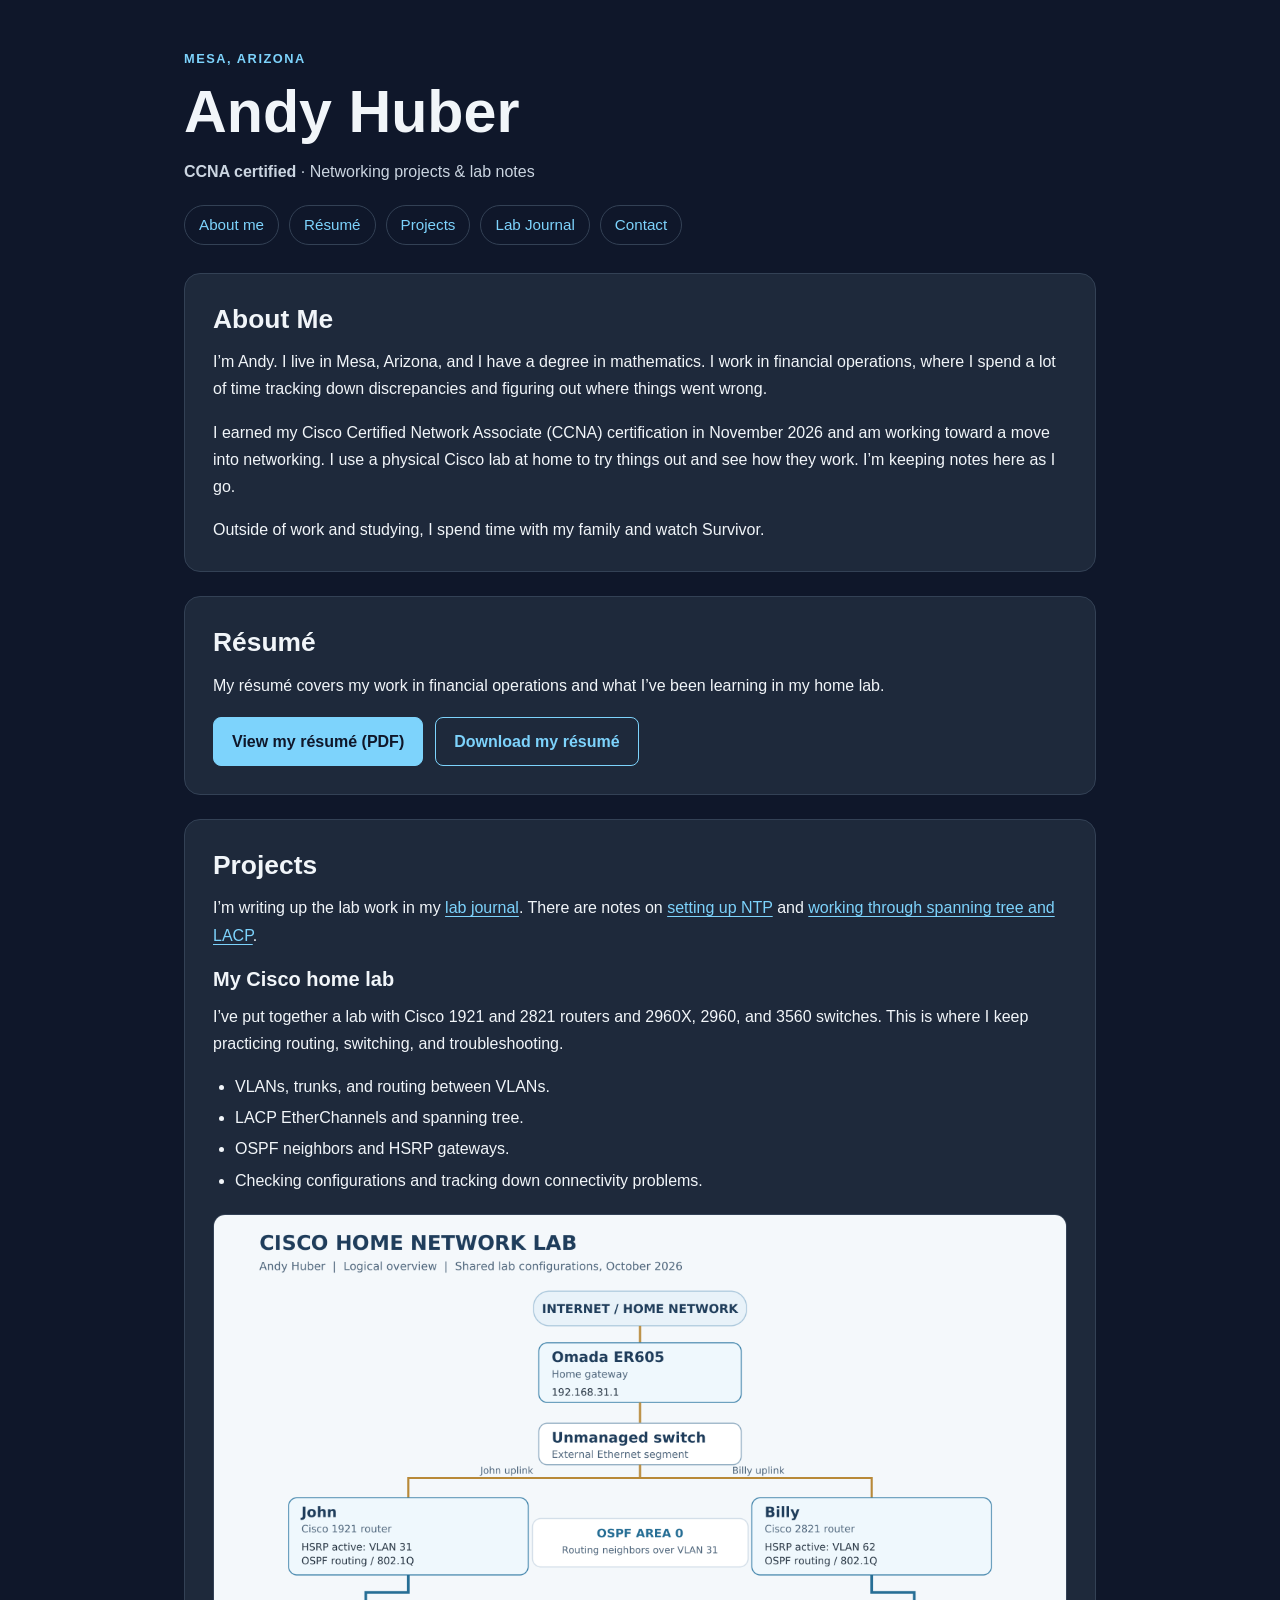
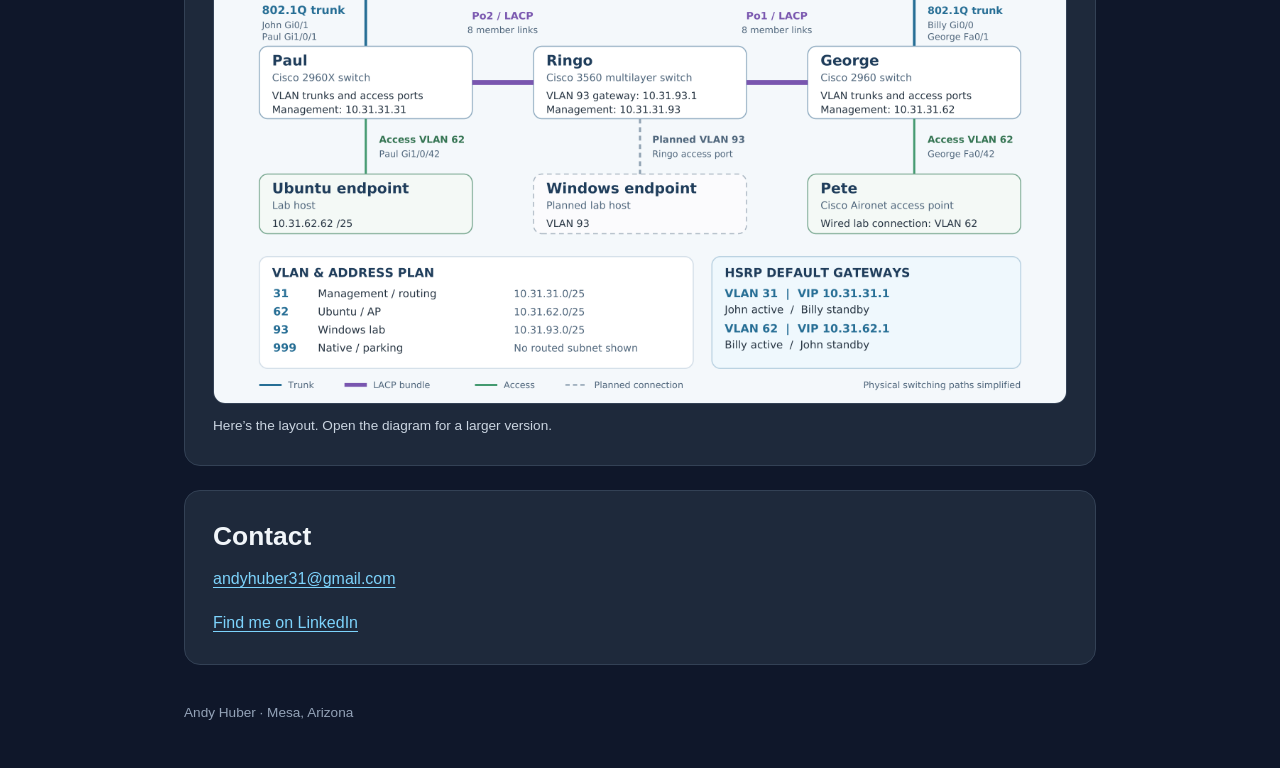
==== commit 18bc380f: "Add files via upload" ====
--- a/index.html
+++ b/index.html
@@ -3,8 +3,8 @@
 <head>
   <meta charset="UTF-8">
   <meta name="viewport" content="width=device-width, initial-scale=1">
-  <title>Andy Huber | Personal Website</title>
-  <meta name="description" content="Andy Huber’s website: a bit about me, my résumé, and notes from my Cisco home lab as I study for the CCNA.">
+  <title>Andy Huber, CCNA | Personal Website</title>
+  <meta name="description" content="Andy Huber, Cisco Certified Network Associate (CCNA). A bit about me, my résumé, and projects and notes from my Cisco home lab.">
 
   <!-- Google tag (gtag.js) -->
   <script async src="https://www.googletagmanager.com/gtag/js?id=G-H0VT97FYN4"></script>
@@ -176,7 +176,7 @@
     <header>
       <p class="location">MESA, ARIZONA</p>
       <h1>Andy Huber</h1>
-      <p class="subtitle">Biography · Résumé · Projects</p>
+      <p class="subtitle"><strong>CCNA certified</strong> · Networking projects &amp; lab notes</p>
       <nav aria-label="Main navigation">
         <a href="#about">About me</a>
         <a href="#resume">Résumé</a>
@@ -190,7 +190,7 @@
       <section id="about" aria-labelledby="about-heading">
         <h2 id="about-heading">About Me</h2>
         <p>I’m Andy. I live in Mesa, Arizona, and I have a degree in mathematics. I work in financial operations, where I spend a lot of time tracking down discrepancies and figuring out where things went wrong.</p>
-        <p>I’m studying for the CCNA and working toward a move into networking. I use a physical Cisco lab at home to try things out and see how they work. I’m keeping notes here as I go.</p>
+        <p>I earned my Cisco Certified Network Associate (CCNA) certification in November 2026 and am working toward a move into networking. I use a physical Cisco lab at home to try things out and see how they work. I’m keeping notes here as I go.</p>
         <p>Outside of work and studying, I spend time with my family and watch Survivor.</p>
       </section>
 
@@ -209,7 +209,7 @@
 
         <article class="lab-project">
           <h3>My Cisco home lab</h3>
-          <p>I’ve put together a lab with Cisco 1921 and 2821 routers and 2960X, 2960, and 3560 switches. This is where I practice the networking topics I’m studying for the CCNA.</p>
+          <p>I’ve put together a lab with Cisco 1921 and 2821 routers and 2960X, 2960, and 3560 switches. This is where I keep practicing routing, switching, and troubleshooting.</p>
           <ul class="project-list">
             <li>VLANs, trunks, and routing between VLANs.</li>
             <li>LACP EtherChannels and spanning tree.</li>
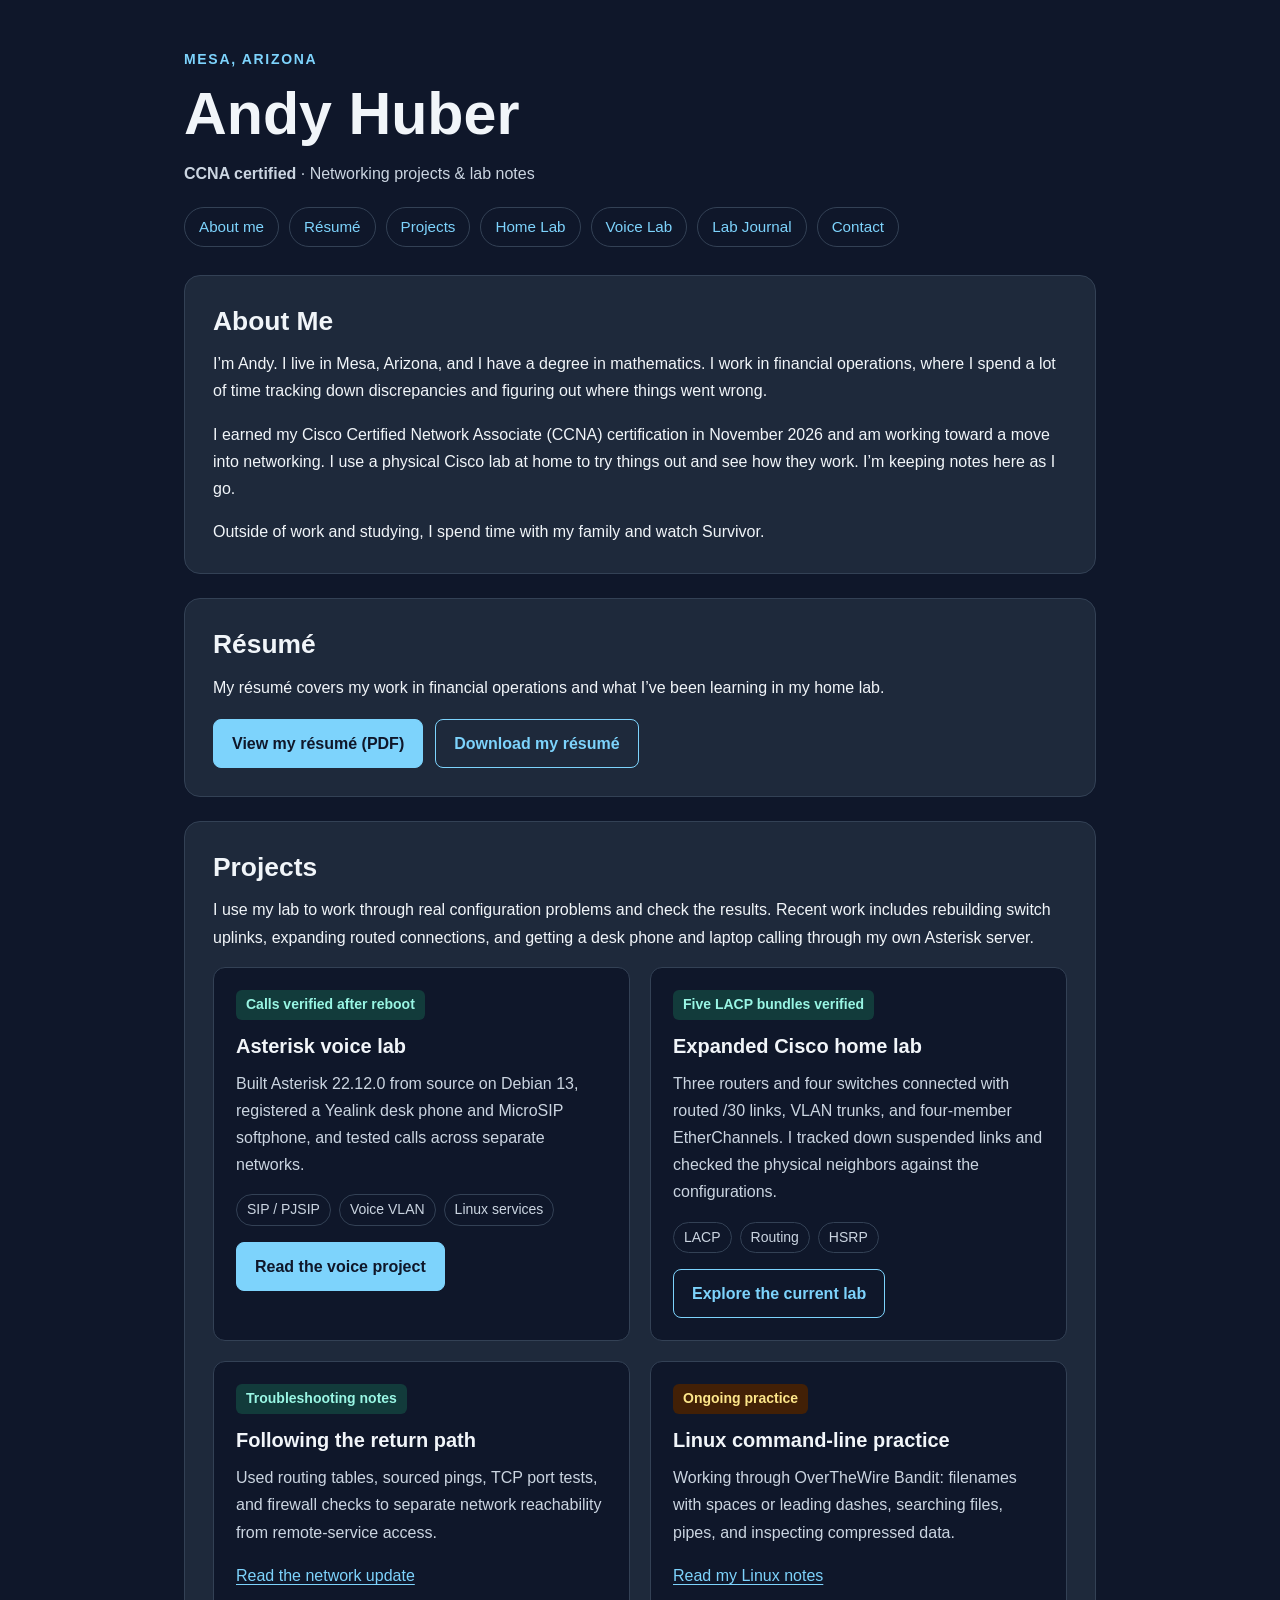
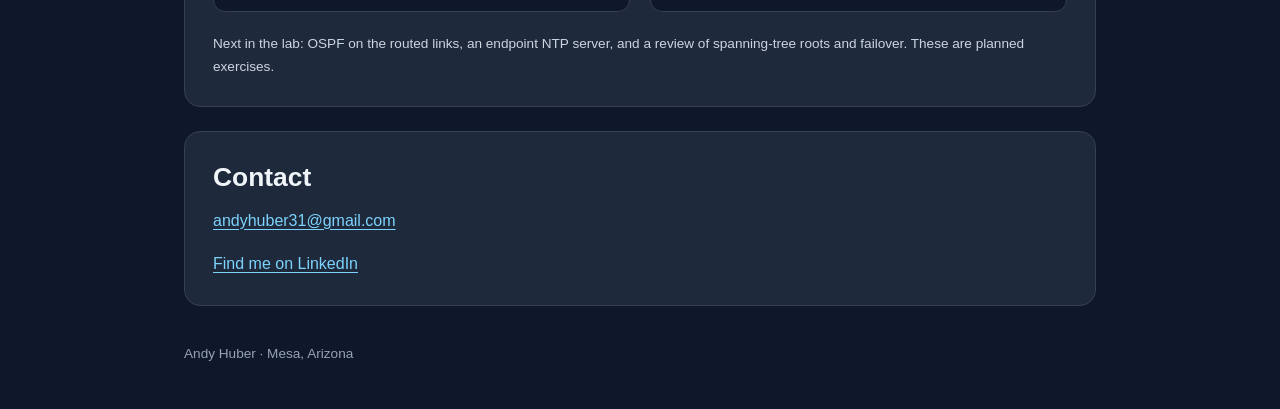
==== commit b241b8c8: "Add files via upload" ====
--- a/index.html
+++ b/index.html
@@ -15,163 +15,10 @@
     gtag('config', 'G-H0VT97FYN4');
   </script>
 
-  <style>
-    :root {
-      color-scheme: dark;
-      --background: #0f172a;
-      --panel: #1e293b;
-      --border: #334155;
-      --text: #f1f5f9;
-      --muted: #cbd5e1;
-      --link: #7dd3fc;
-    }
-    * { box-sizing: border-box; }
-    html { scroll-padding-top: 24px; }
-    body {
-      margin: 0;
-      background: var(--background);
-      color: var(--text);
-      font-family: Arial, sans-serif;
-      line-height: 1.7;
-    }
-    .page { max-width: 960px; margin: 0 auto; padding: 48px 24px 24px; }
-    header { margin-bottom: 28px; }
-    .location {
-      margin: 0 0 8px;
-      font-size: 0.8rem;
-      font-weight: bold;
-      letter-spacing: 0.12em;
-      color: var(--link);
-    }
-    h1 { margin: 0; font-size: clamp(2.4rem, 7vw, 3.7rem); line-height: 1.15; }
-    .subtitle { margin: 12px 0 20px; color: var(--muted); }
-    h2 { margin: 0 0 12px; font-size: 1.65rem; line-height: 1.3; }
-    h3 { margin: 0 0 10px; font-size: 1.25rem; line-height: 1.4; }
-    p { margin: 0 0 16px; }
-    p:last-child { margin-bottom: 0; }
-    a { color: var(--link); text-underline-offset: 3px; }
-    a:hover { color: #bae6fd; }
-    a:focus-visible, summary:focus-visible, pre:focus-visible {
-      outline: 3px solid #7dd3fc;
-      outline-offset: 4px;
-    }
-    nav { display: flex; flex-wrap: wrap; gap: 10px; }
-    nav a {
-      padding: 6px 14px;
-      border: 1px solid var(--border);
-      border-radius: 999px;
-      text-decoration: none;
-      font-size: 0.95rem;
-    }
-    nav a:hover { background: var(--panel); }
-    section {
-      background: var(--panel);
-      border: 1px solid var(--border);
-      border-radius: 16px;
-      padding: 28px;
-      margin: 24px 0;
-    }
-    .actions { display: flex; flex-wrap: wrap; gap: 12px; margin: 18px 0 0; }
-    .button {
-      display: inline-flex;
-      justify-content: center;
-      align-items: center;
-      padding: 10px 18px;
-      border: 1px solid #7dd3fc;
-      border-radius: 8px;
-      font-weight: bold;
-      text-decoration: none;
-      min-height: 44px;
-    }
-    .button.primary { background: #7dd3fc; color: #0f172a; }
-    .button.primary:hover { background: #bae6fd; }
-    .button.secondary:hover { background: #0f172a; }
-    .tags {
-      display: flex;
-      flex-wrap: wrap;
-      gap: 8px;
-      list-style: none;
-      padding: 0;
-      margin: 16px 0;
-    }
-    .tags li {
-      background: #0f172a;
-      border: 1px solid var(--border);
-      border-radius: 999px;
-      padding: 3px 10px;
-      font-size: 0.8rem;
-      color: var(--muted);
-    }
-    .lab-project + .lab-project {
-      margin-top: 32px;
-      padding-top: 28px;
-      border-top: 1px solid #475569;
-    }
-    .project-list { padding-left: 22px; margin: 16px 0 20px; }
-    .project-list li + li { margin-top: 4px; }
-    figure { margin: 20px 0 0; }
-    .diagram-link { display: block; border-radius: 12px; }
-    .diagram {
-      display: block;
-      width: 100%;
-      height: auto;
-      background: white;
-      border: 1px solid var(--border);
-      border-radius: 12px;
-    }
-    figcaption, .snapshot, .note { font-size: 0.85rem; color: var(--muted); }
-    figcaption { margin-top: 10px; }
-    .results {
-      display: grid;
-      grid-template-columns: repeat(3, minmax(0, 1fr));
-      gap: 12px;
-      margin: 20px 0;
-    }
-    .results div {
-      background: #0f172a;
-      border: 1px solid var(--border);
-      border-radius: 10px;
-      padding: 14px;
-    }
-    .results dt { color: var(--muted); font-size: 0.8rem; }
-    .results dd { margin: 4px 0 0; font-size: 1.1rem; font-weight: bold; }
-    .finding {
-      background: #0f172a;
-      border-left: 3px solid #7dd3fc;
-      border-radius: 0 8px 8px 0;
-      padding: 14px 16px;
-      margin: 18px 0;
-    }
-    .finding code, p code { overflow-wrap: anywhere; }
-    .evidence {
-      margin-top: 14px;
-      padding: 16px;
-      background: #0b1220;
-      border: 1px solid var(--border);
-      border-radius: 10px;
-    }
-    .evidence summary { cursor: pointer; color: var(--link); font-weight: bold; }
-    .evidence[open] summary { margin-bottom: 14px; }
-    .evidence pre {
-      overflow: auto;
-      max-height: 420px;
-      white-space: pre;
-      margin: 0;
-      padding: 4px 0 8px;
-      font: 13px/1.6 Consolas, "Liberation Mono", monospace;
-      color: #e2e8f0;
-    }
-    footer { padding: 12px 0 20px; color: #94a3b8; font-size: 0.85rem; }
-    @media (max-width: 600px) {
-      .page { padding: 32px 16px 16px; }
-      section { padding: 20px; border-radius: 12px; }
-      .results { grid-template-columns: 1fr; }
-      .actions .button { flex: 1 1 180px; }
-      .evidence { padding: 12px; }
-    }
-  </style>
+  <link rel="stylesheet" href="portfolio.css">
 </head>
 <body>
+  <a class="skip-link" href="#main">Skip to content</a>
   <div class="page">
     <header>
       <p class="location">MESA, ARIZONA</p>
@@ -181,12 +28,14 @@
         <a href="#about">About me</a>
         <a href="#resume">Résumé</a>
         <a href="#projects">Projects</a>
+        <a href="home-lab.html">Home Lab</a>
+        <a href="asterisk-lab.html">Voice Lab</a>
         <a href="lab-journal.html">Lab Journal</a>
         <a href="#contact">Contact</a>
       </nav>
     </header>
 
-    <main>
+    <main id="main">
       <section id="about" aria-labelledby="about-heading">
         <h2 id="about-heading">About Me</h2>
         <p>I’m Andy. I live in Mesa, Arizona, and I have a degree in mathematics. I work in financial operations, where I spend a lot of time tracking down discrepancies and figuring out where things went wrong.</p>
@@ -205,26 +54,37 @@
 
       <section id="projects" aria-labelledby="projects-heading">
         <h2 id="projects-heading">Projects</h2>
-        <p>I’m writing up the lab work in my <a href="lab-journal.html">lab journal</a>. There are notes on <a href="lab-journal.html#ntp-2026-10-12">setting up NTP</a> and <a href="lab-journal.html#stp-lacp-2026-10-17">working through spanning tree and LACP</a>.</p>
-
-        <article class="lab-project">
-          <h3>My Cisco home lab</h3>
-          <p>I’ve put together a lab with Cisco 1921 and 2821 routers and 2960X, 2960, and 3560 switches. This is where I keep practicing routing, switching, and troubleshooting.</p>
-          <ul class="project-list">
-            <li>VLANs, trunks, and routing between VLANs.</li>
-            <li>LACP EtherChannels and spanning tree.</li>
-            <li>OSPF neighbors and HSRP gateways.</li>
-            <li>Checking configurations and tracking down connectivity problems.</li>
-          </ul>
-          <figure>
-            <a class="diagram-link" href="lab-diagram.png" target="_blank" rel="noopener">
-              <img class="diagram" src="lab-diagram.png" alt="Cisco home lab diagram showing two routers, three switches, VLANs, LACP links, OSPF, and HSRP gateways" width="2400" height="2220" loading="lazy">
-            </a>
-            <figcaption>Here’s the layout. Open the diagram for a larger version.</figcaption>
-          </figure>
-        </article>
-
-        </section>
+        <p>I use my lab to work through real configuration problems and check the results. Recent work includes rebuilding switch uplinks, expanding routed connections, and getting a desk phone and laptop calling through my own Asterisk server.</p>
+        <div class="project-grid">
+          <article class="project-card">
+            <span class="badge">Calls verified after reboot</span>
+            <h3>Asterisk voice lab</h3>
+            <p>Built Asterisk 22.12.0 from source on Debian 13, registered a Yealink desk phone and MicroSIP softphone, and tested calls across separate networks.</p>
+            <ul class="tags"><li>SIP / PJSIP</li><li>Voice VLAN</li><li>Linux services</li></ul>
+            <a class="button primary" href="asterisk-lab.html">Read the voice project</a>
+          </article>
+          <article class="project-card">
+            <span class="badge">Five LACP bundles verified</span>
+            <h3>Expanded Cisco home lab</h3>
+            <p>Three routers and four switches connected with routed /30 links, VLAN trunks, and four-member EtherChannels. I tracked down suspended links and checked the physical neighbors against the configurations.</p>
+            <ul class="tags"><li>LACP</li><li>Routing</li><li>HSRP</li></ul>
+            <a class="button secondary" href="home-lab.html">Explore the current lab</a>
+          </article>
+          <article class="project-card">
+            <span class="badge">Troubleshooting notes</span>
+            <h3>Following the return path</h3>
+            <p>Used routing tables, sourced pings, TCP port tests, and firewall checks to separate network reachability from remote-service access.</p>
+            <a href="lab-journal.html#network-refresh-2026-11-16">Read the network update</a>
+          </article>
+          <article class="project-card">
+            <span class="badge planned">Ongoing practice</span>
+            <h3>Linux command-line practice</h3>
+            <p>Working through OverTheWire Bandit: filenames with spaces or leading dashes, searching files, pipes, and inspecting compressed data.</p>
+            <a href="lab-journal.html#linux-practice-2026-11">Read my Linux notes</a>
+          </article>
+        </div>
+        <p class="note" style="margin-top:20px">Next in the lab: OSPF on the routed links, an endpoint NTP server, and a review of spanning-tree roots and failover. These are planned exercises.</p>
+      </section>
 
       <section id="contact" aria-labelledby="contact-heading">
         <h2 id="contact-heading">Contact</h2>
--- a/portfolio.css
+++ b/portfolio.css
@@ -0,0 +1,172 @@
+
+    :root {
+      color-scheme: dark;
+      --background: #0f172a;
+      --panel: #1e293b;
+      --border: #334155;
+      --text: #f1f5f9;
+      --muted: #cbd5e1;
+      --link: #7dd3fc;
+    }
+    * { box-sizing: border-box; }
+    html { scroll-padding-top: 24px; }
+    body {
+      margin: 0;
+      background: var(--background);
+      color: var(--text);
+      font-family: Arial, sans-serif;
+      line-height: 1.7;
+    }
+    .page { max-width: 960px; margin: 0 auto; padding: 48px 24px 24px; }
+    header { margin-bottom: 28px; }
+    .location {
+      margin: 0 0 8px;
+      font-size: 0.8rem;
+      font-weight: bold;
+      letter-spacing: 0.12em;
+      color: var(--link);
+    }
+    h1 { margin: 0; font-size: clamp(2.4rem, 7vw, 3.7rem); line-height: 1.15; }
+    .subtitle { margin: 12px 0 20px; color: var(--muted); }
+    h2 { margin: 0 0 12px; font-size: 1.65rem; line-height: 1.3; }
+    h3 { margin: 0 0 10px; font-size: 1.25rem; line-height: 1.4; }
+    p { margin: 0 0 16px; }
+    p:last-child { margin-bottom: 0; }
+    a { color: var(--link); text-underline-offset: 3px; }
+    a:hover { color: #bae6fd; }
+    a:focus-visible, summary:focus-visible, pre:focus-visible {
+      outline: 3px solid #7dd3fc;
+      outline-offset: 4px;
+    }
+    nav { display: flex; flex-wrap: wrap; gap: 10px; }
+    nav a {
+      padding: 6px 14px;
+      border: 1px solid var(--border);
+      border-radius: 999px;
+      text-decoration: none;
+      font-size: 0.95rem;
+    }
+    nav a:hover { background: var(--panel); }
+    section {
+      background: var(--panel);
+      border: 1px solid var(--border);
+      border-radius: 16px;
+      padding: 28px;
+      margin: 24px 0;
+    }
+    .actions { display: flex; flex-wrap: wrap; gap: 12px; margin: 18px 0 0; }
+    .button {
+      display: inline-flex;
+      justify-content: center;
+      align-items: center;
+      padding: 10px 18px;
+      border: 1px solid #7dd3fc;
+      border-radius: 8px;
+      font-weight: bold;
+      text-decoration: none;
+      min-height: 44px;
+    }
+    .button.primary { background: #7dd3fc; color: #0f172a; }
+    .button.primary:hover { background: #bae6fd; }
+    .button.secondary:hover { background: #0f172a; }
+    .tags {
+      display: flex;
+      flex-wrap: wrap;
+      gap: 8px;
+      list-style: none;
+      padding: 0;
+      margin: 16px 0;
+    }
+    .tags li {
+      background: #0f172a;
+      border: 1px solid var(--border);
+      border-radius: 999px;
+      padding: 3px 10px;
+      font-size: 0.8rem;
+      color: var(--muted);
+    }
+    .lab-project + .lab-project {
+      margin-top: 32px;
+      padding-top: 28px;
+      border-top: 1px solid #475569;
+    }
+    .project-list { padding-left: 22px; margin: 16px 0 20px; }
+    .project-list li + li { margin-top: 4px; }
+    figure { margin: 20px 0 0; }
+    .diagram-link { display: block; border-radius: 12px; }
+    .diagram {
+      display: block;
+      width: 100%;
+      height: auto;
+      background: white;
+      border: 1px solid var(--border);
+      border-radius: 12px;
+    }
+    figcaption, .snapshot, .note { font-size: 0.85rem; color: var(--muted); }
+    figcaption { margin-top: 10px; }
+    .results {
+      display: grid;
+      grid-template-columns: repeat(3, minmax(0, 1fr));
+      gap: 12px;
+      margin: 20px 0;
+    }
+    .results div {
+      background: #0f172a;
+      border: 1px solid var(--border);
+      border-radius: 10px;
+      padding: 14px;
+    }
+    .results dt { color: var(--muted); font-size: 0.8rem; }
+    .results dd { margin: 4px 0 0; font-size: 1.1rem; font-weight: bold; }
+    .finding {
+      background: #0f172a;
+      border-left: 3px solid #7dd3fc;
+      border-radius: 0 8px 8px 0;
+      padding: 14px 16px;
+      margin: 18px 0;
+    }
+    .finding code, p code { overflow-wrap: anywhere; }
+    .evidence {
+      margin-top: 14px;
+      padding: 16px;
+      background: #0b1220;
+      border: 1px solid var(--border);
+      border-radius: 10px;
+    }
+    .evidence summary { cursor: pointer; color: var(--link); font-weight: bold; }
+    .evidence[open] summary { margin-bottom: 14px; }
+    .evidence pre {
+      overflow: auto;
+      max-height: 420px;
+      white-space: pre;
+      margin: 0;
+      padding: 4px 0 8px;
+      font: 13px/1.6 Consolas, "Liberation Mono", monospace;
+      color: #e2e8f0;
+    }
+    footer { padding: 12px 0 20px; color: #94a3b8; font-size: 0.85rem; }
+    @media (max-width: 600px) {
+      .page { padding: 32px 16px 16px; }
+      section { padding: 20px; border-radius: 12px; }
+      .results { grid-template-columns: 1fr; }
+      .actions .button { flex: 1 1 180px; }
+      .evidence { padding: 12px; }
+    }
+  
+    .location, .tags li, .results dt, .badge, th { font-size: .875rem; }
+    .project-grid { display:grid; grid-template-columns:repeat(2,minmax(0,1fr)); gap:20px; }
+    .project-card { border:1px solid var(--border); border-radius:12px; padding:22px; background:#0f172a; }
+    .project-card p { color:var(--muted); }
+    .badge { display:inline-block; padding:3px 10px; border-radius:6px; font-weight:bold; margin-bottom:12px; background:#123b3b; color:#99f6e4; }
+    .badge.planned { background:#422006; color:#fde68a; }
+    .table-wrap { overflow-x:auto; border:1px solid var(--border); border-radius:10px; margin:18px 0; }
+    table { width:100%; border-collapse:collapse; min-width:580px; font-size:.95rem; }
+    th,td { text-align:left; padding:12px 14px; border-bottom:1px solid var(--border); vertical-align:top; }
+    th { background:#0f172a; color:#cbd5e1; } tr:last-child td { border-bottom:0; }
+    .diagram { background:#0b1220; } .diagram-link { margin:16px 0; }
+    .topology { width:100%; display:block; border:1px solid var(--border); border-radius:12px; background:#0b1220; }
+    .skip-link { position:absolute;top:-80px;left:16px;background:#7dd3fc;color:#0f172a;padding:10px;z-index:10; }
+    .skip-link:focus { top:10px; }
+    pre { overflow-x:auto; background:#0b1220; padding:16px; border-radius:8px; font: .875rem/1.6 Consolas,monospace; }
+    .next-list li + li { margin-top:10px; }
+    @media(max-width:600px) { .project-grid { grid-template-columns:1fr; } .project-card { padding:18px; } }
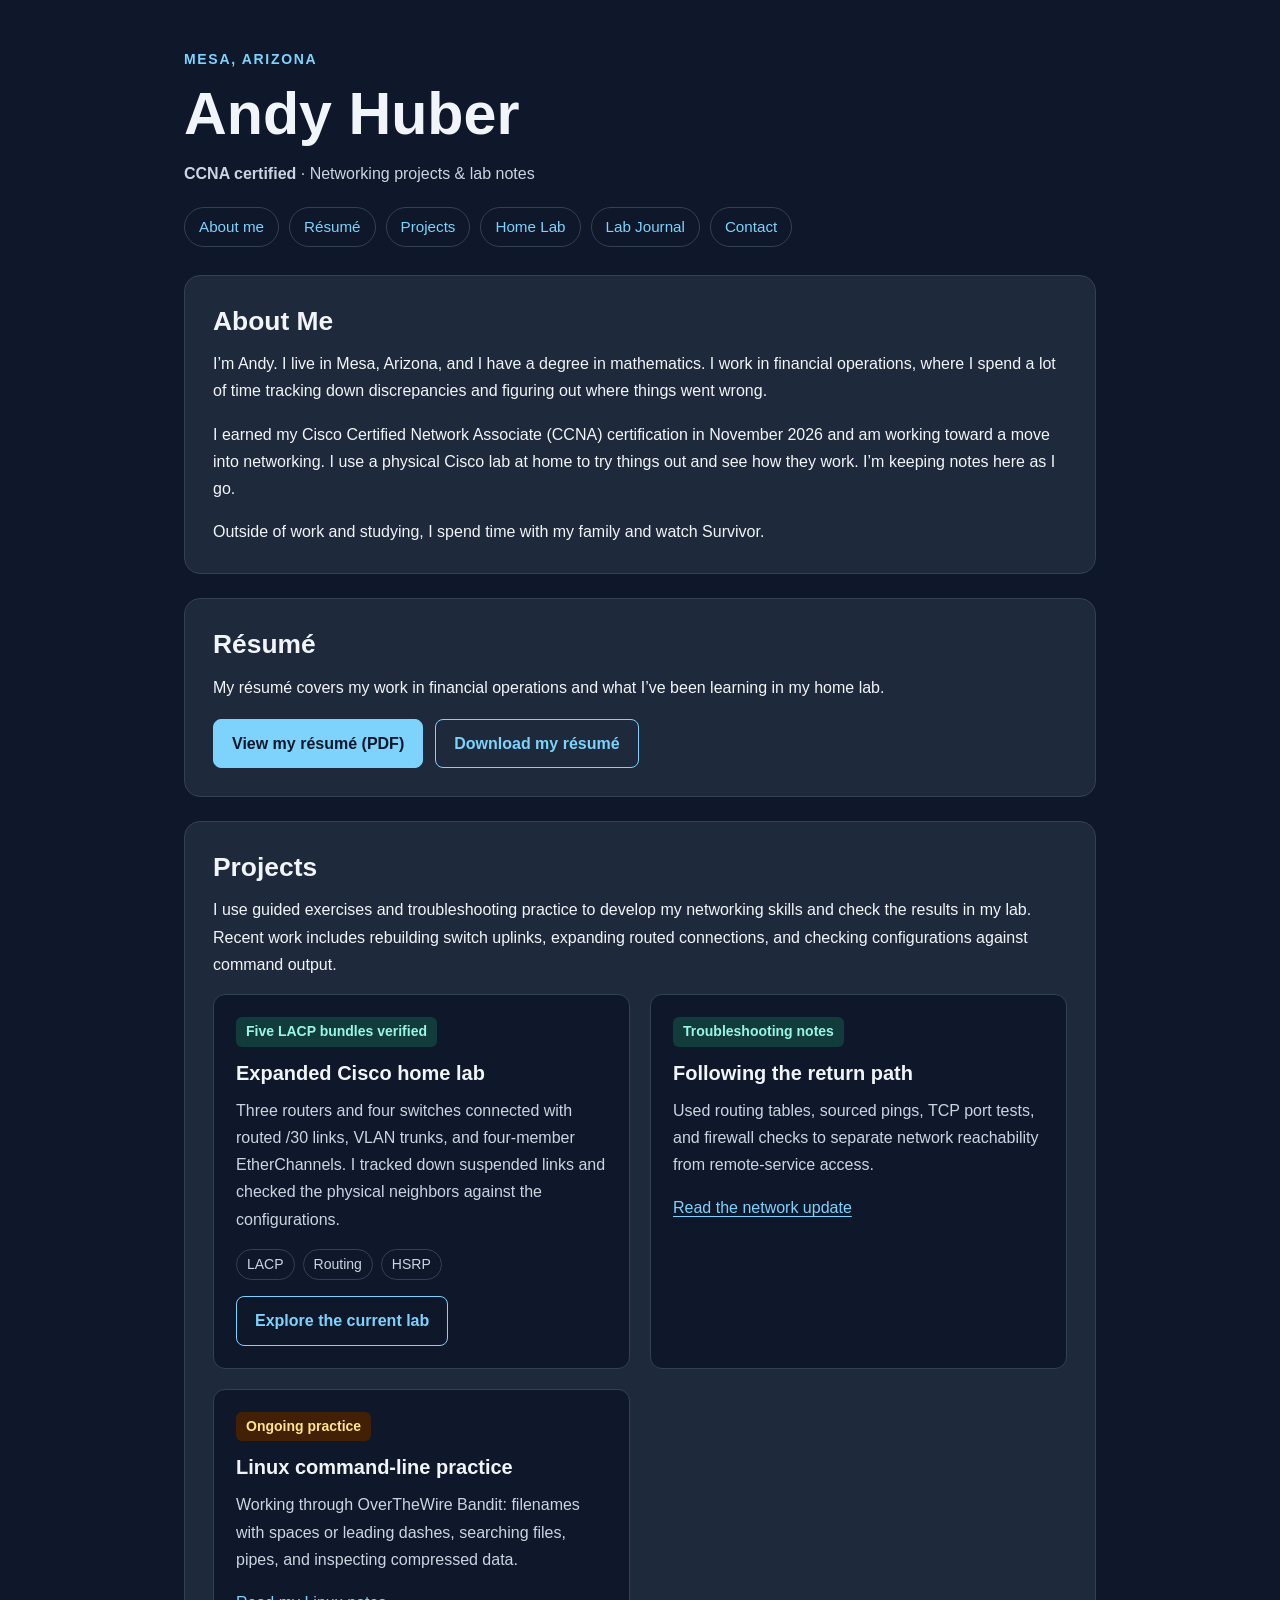
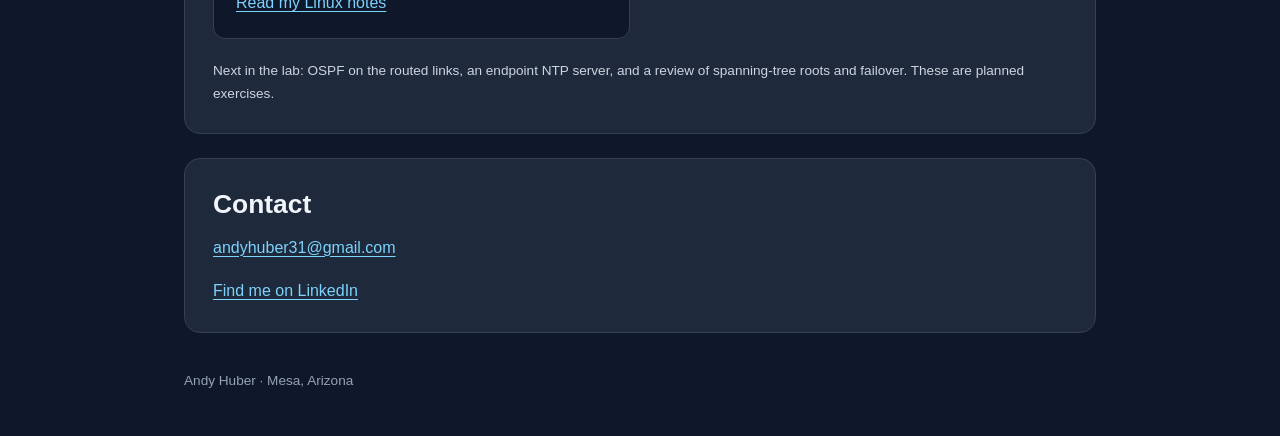
==== commit ec3e516b: "Add files via upload" ====
--- a/index.html
+++ b/index.html
@@ -29,7 +29,6 @@
         <a href="#resume">Résumé</a>
         <a href="#projects">Projects</a>
         <a href="home-lab.html">Home Lab</a>
-        <a href="asterisk-lab.html">Voice Lab</a>
         <a href="lab-journal.html">Lab Journal</a>
         <a href="#contact">Contact</a>
       </nav>
@@ -54,15 +53,8 @@
 
       <section id="projects" aria-labelledby="projects-heading">
         <h2 id="projects-heading">Projects</h2>
-        <p>I use my lab to work through real configuration problems and check the results. Recent work includes rebuilding switch uplinks, expanding routed connections, and getting a desk phone and laptop calling through my own Asterisk server.</p>
+        <p>I use guided exercises and troubleshooting practice to develop my networking skills and check the results in my lab. Recent work includes rebuilding switch uplinks, expanding routed connections, and checking configurations against command output.</p>
         <div class="project-grid">
-          <article class="project-card">
-            <span class="badge">Calls verified after reboot</span>
-            <h3>Asterisk voice lab</h3>
-            <p>Built Asterisk 22.12.0 from source on Debian 13, registered a Yealink desk phone and MicroSIP softphone, and tested calls across separate networks.</p>
-            <ul class="tags"><li>SIP / PJSIP</li><li>Voice VLAN</li><li>Linux services</li></ul>
-            <a class="button primary" href="asterisk-lab.html">Read the voice project</a>
-          </article>
           <article class="project-card">
             <span class="badge">Five LACP bundles verified</span>
             <h3>Expanded Cisco home lab</h3>
